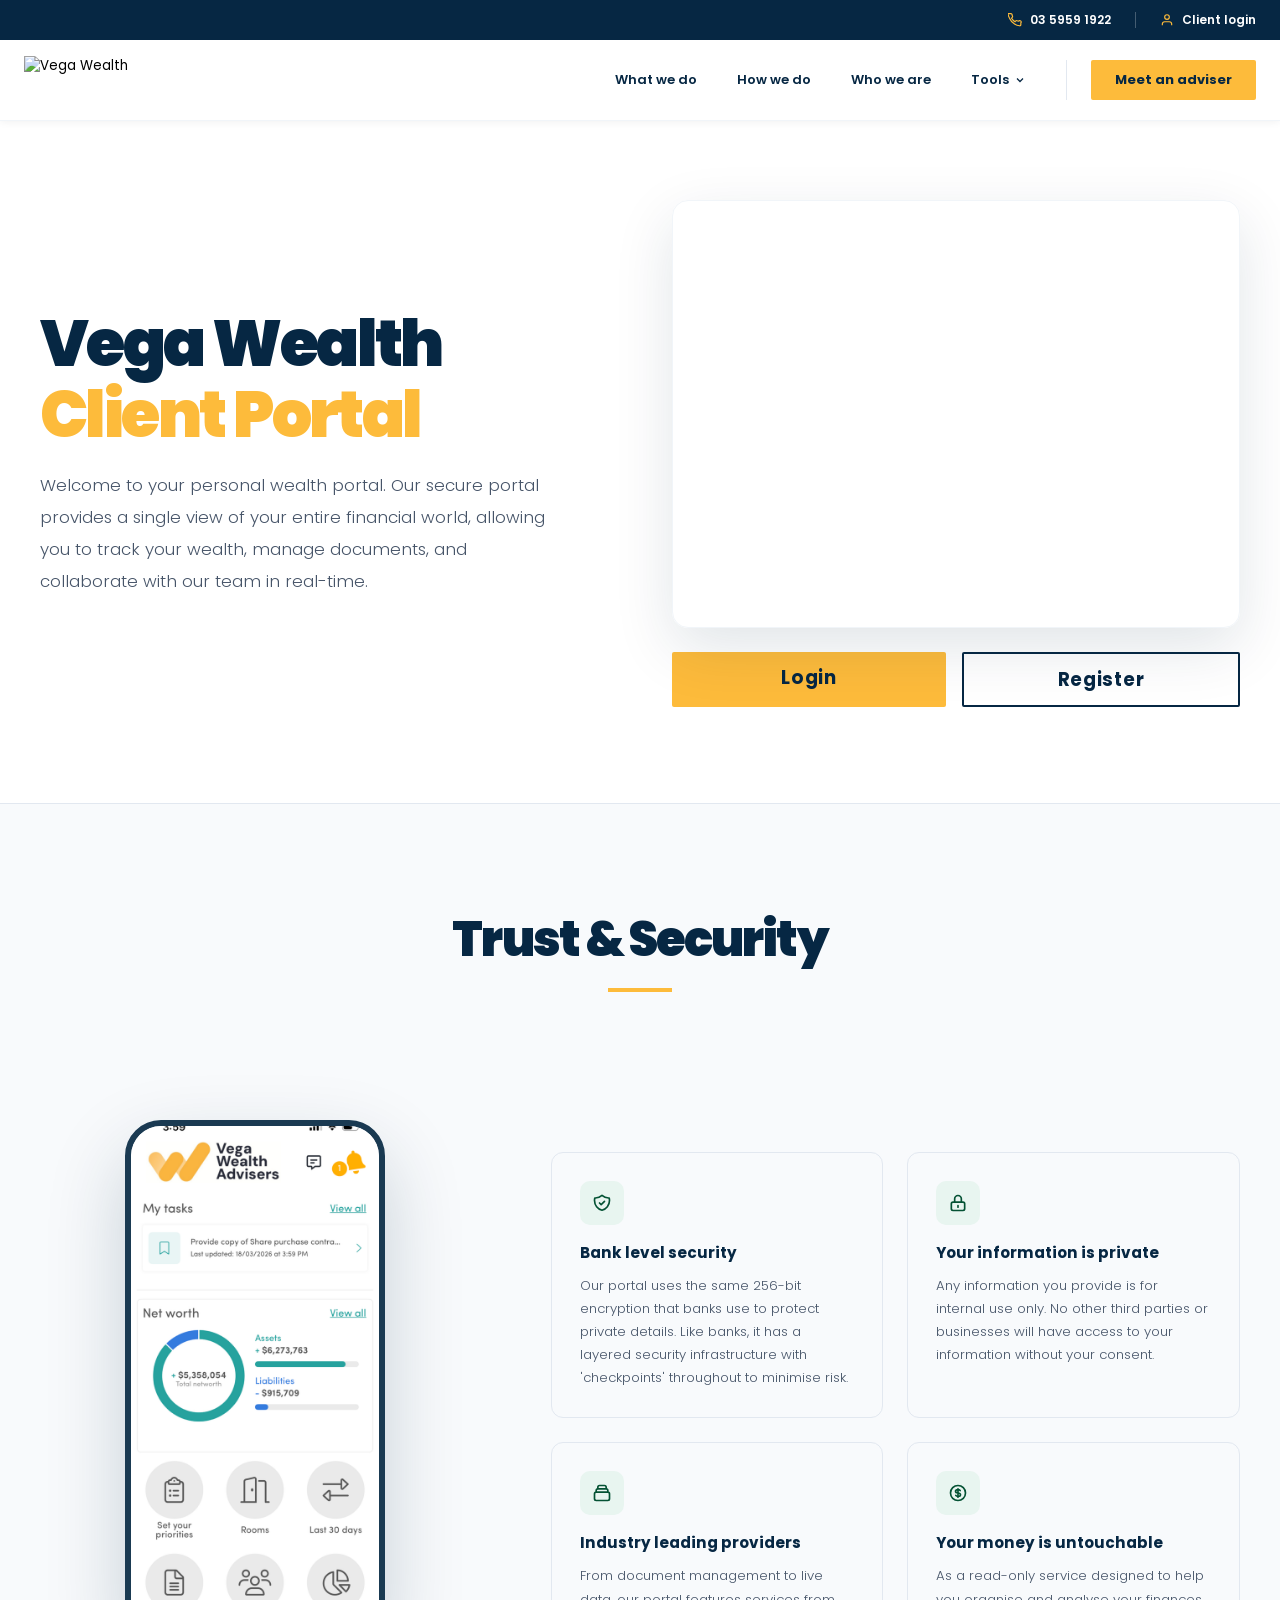
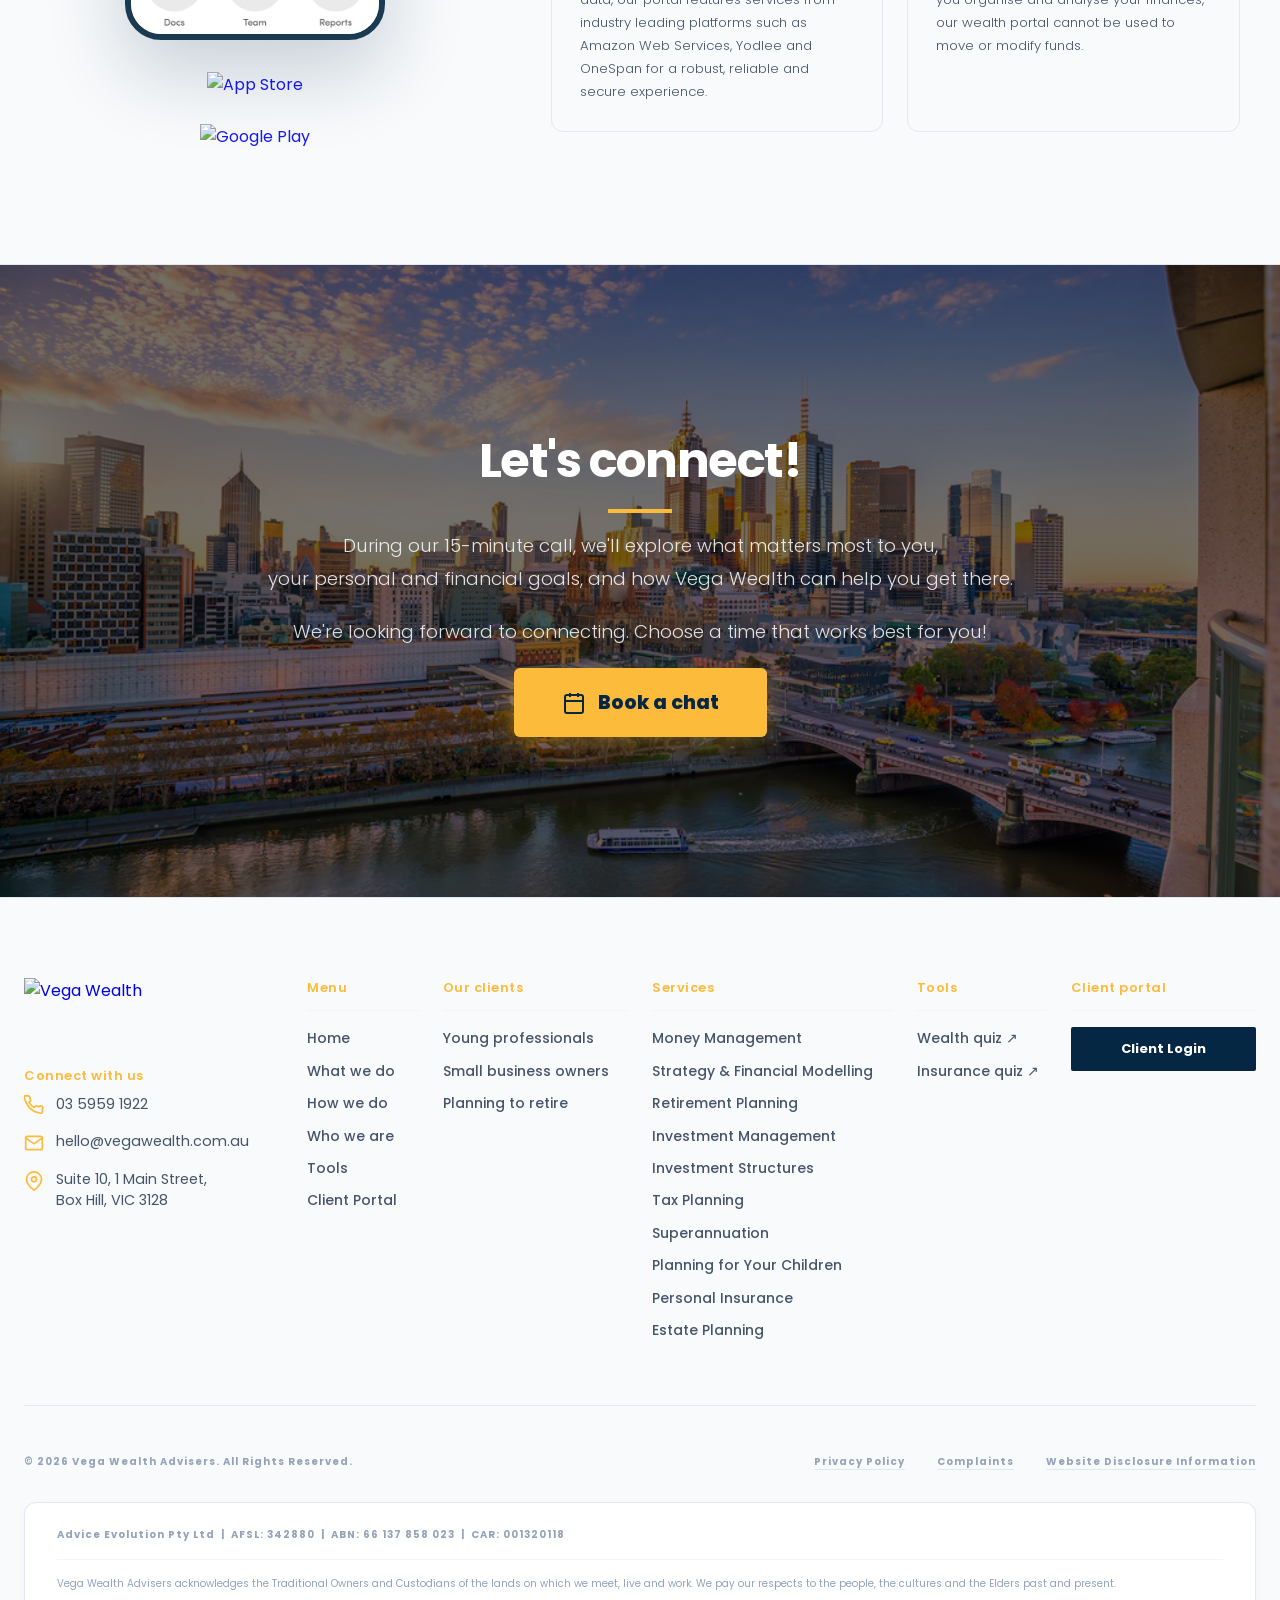
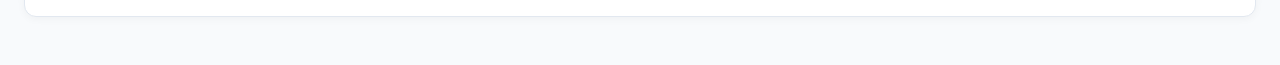
==== client-portal.html @ 292b77af "feat: replace phone mockup with My Prosperity app screenshot in client-portal https://claude.ai/code" ====
<!DOCTYPE html>
<html lang="en">
<head>
<meta charset="UTF-8"/>
<meta name="viewport" content="width=device-width,initial-scale=1.0"/>
<title>Client Portal | Vega Wealth</title>
<meta name="description" content="Access your Vega Wealth client portal. Secure login to your personal wealth dashboard — track your finances, manage documents, and connect with your adviser."/>
<link rel="canonical" href="https://vegawealth.com.au/client-portal.html"/>
<meta name="robots" content="noindex, follow"/>
<meta property="og:type" content="website"/>
<meta property="og:site_name" content="Vega Wealth"/>
<meta property="og:title" content="Client Portal | Vega Wealth"/>
<meta property="og:description" content="Access your Vega Wealth client portal. Secure login to your personal wealth dashboard."/>
<meta property="og:url" content="https://vegawealth.com.au/client-portal.html"/>
<meta property="og:image" content="https://vegawealth.com.au/images/og-cover.jpg"/>
<meta name="twitter:card" content="summary_large_image"/>
<meta name="twitter:title" content="Client Portal | Vega Wealth"/>
<meta name="twitter:description" content="Access your Vega Wealth client portal. Secure login to your personal wealth dashboard."/>
<meta name="twitter:image" content="https://vegawealth.com.au/images/og-cover.jpg"/>
<link rel="preconnect" href="https://fonts.googleapis.com"/>
<link rel="stylesheet" href="shared.css"/>
<link href="https://fonts.googleapis.com/css2?family=Poppins:wght@300;400;500;600;700;900&display=swap" rel="stylesheet"/>
<style>
*,*::before,*::after{box-sizing:border-box;margin:0;padding:0}
html{scroll-behavior:smooth}
body{font-family:'Poppins',sans-serif;color:#062743;background:#fff;overflow-x:hidden;padding-top:120px}
::selection{background:#FDBB3B4d;color:#062743}
a{text-decoration:none}
:root{--gold:#FDBB3B;--navy:#062743;--green:#045234}

/* ── NAV ── */
#vw-topbar{position:fixed;top:0;left:0;right:0;z-index:10000;background:var(--navy);height:40px;display:flex;align-items:center}
#vw-topbar .topbar-inner{max-width:1280px;margin:0 auto;padding:0 24px;display:flex;justify-content:flex-end;align-items:center;gap:24px;width:100%}
#vw-topbar .topbar-phone{display:flex;align-items:center;gap:8px;color:#fff;font-size:12px;font-weight:600;text-decoration:none;transition:color .2s}
#vw-topbar .topbar-phone:hover{color:var(--gold)}
#vw-topbar .topbar-phone svg{width:14px;height:14px;color:var(--gold);flex-shrink:0}
#vw-topbar .topbar-sep{width:1px;height:16px;background:rgba(255,255,255,.25)}
#vw-topbar .topbar-login{display:flex;align-items:center;gap:8px;color:#fff;font-size:12px;font-weight:600;text-decoration:none;cursor:pointer;background:none;border:none;transition:color .2s;padding:0}
#vw-topbar .topbar-login:hover{color:var(--gold)}
#vw-topbar .topbar-login svg{width:14px;height:14px;color:var(--gold);flex-shrink:0}
#vw-nav{position:fixed;top:40px;left:0;right:0;z-index:9999;background:rgba(255,255,255,.97);backdrop-filter:blur(12px);border-bottom:1px solid #f1f5f9;box-shadow:0 1px 8px rgba(0,0,0,.06)}
#vw-nav .vw-nav-inner{max-width:1280px;margin:0 auto;padding:16px 24px;display:flex;justify-content:space-between;align-items:center}
.vw-logo-btn{background:none;border:none;cursor:pointer;padding:0;transition:transform .3s}
.vw-logo-btn:hover{transform:scale(1.05)}
.vw-logo-btn img{height:48px;width:auto}
#vw-desktopnav{display:none;align-items:center;gap:40px}
@media(min-width:1024px){#vw-desktopnav{display:flex}}
.vw-navlink{background:none;border:none;cursor:pointer;color:var(--navy);font-size:13px;font-weight:600;transition:color .3s;padding:4px 0;position:relative}
.vw-navlink:hover,.vw-navlink.active{color:var(--gold)}
.vw-navlink.active::after{content:'';position:absolute;bottom:-4px;left:0;width:100%;height:2px;background:var(--gold)}
.vw-nav-actions{display:flex;gap:16px;padding-left:24px;border-left:1px solid #e2e8f0}
.vw-btn-meet{background:var(--gold);color:var(--navy);padding:10px 24px;border-radius:2px;font-weight:700;font-size:13px;text-decoration:none;transition:all .3s;display:inline-block}
.vw-btn-meet:hover{background:var(--navy);color:#fff}
.vw-btn-portal{background:var(--navy);color:#fff;border:none;cursor:pointer;padding:10px 24px;border-radius:2px;font-weight:700;font-size:10px;letter-spacing:.04em;transition:all .3s}
.vw-btn-portal.active,.vw-btn-portal:hover{background:var(--gold);color:var(--navy)}
.vw-hamburger{display:flex;background:none;border:none;cursor:pointer;color:var(--navy);padding:8px}
@media(min-width:1024px){.vw-hamburger{display:none}}
#vw-mobile-menu{display:none;background:#fff;border-top:1px solid #f1f5f9;padding:40px 24px;flex-direction:column;gap:32px;box-shadow:0 20px 40px rgba(0,0,0,.1)}
#vw-mobile-menu.open{display:flex}
#vw-mobile-menu .vw-navlink{text-align:left;font-size:13px}
.mob-actions{display:flex;flex-direction:column;gap:16px;padding-top:24px;border-top:1px solid #f1f5f9}
.mob-actions a,.mob-actions button{display:block;padding:16px;border-radius:2px;font-weight:700;font-size:14px;text-align:center;transition:all .3s;width:100%}
.mob-actions a{background:var(--gold);color:var(--navy);text-decoration:none}
.mob-actions button{background:var(--navy);color:#fff;border:none;cursor:pointer}
/* ── DROPDOWN ── */
.vw-dropdown{position:relative}
.vw-dropdown::after{content:'';position:absolute;top:100%;left:-8px;right:-8px;height:16px}
.vw-dropdown-btn{display:flex!important;align-items:center;gap:5px}
.vw-dropdown-menu{display:none;position:absolute;top:calc(100% + 16px);left:50%;transform:translateX(-50%);background:#fff;border:1px solid #e2e8f0;border-radius:8px;padding:8px;min-width:180px;box-shadow:0 8px 24px rgba(0,0,0,.12);z-index:200;white-space:nowrap}
.vw-dropdown:hover .vw-dropdown-menu{display:block}
.vw-dropdown-menu a{display:block;padding:10px 16px;font-size:10px;font-weight:700;letter-spacing:.04em;color:var(--navy);border-radius:4px;transition:background .2s;text-decoration:none}
.vw-dropdown-menu a:hover{background:var(--gold)}
.vw-dropdown-menu::before{content:'';position:absolute;top:-6px;left:50%;transform:translateX(-50%);border-left:6px solid transparent;border-right:6px solid transparent;border-bottom:6px solid #e2e8f0}
.vw-dropdown-menu::after{content:'';position:absolute;top:-5px;left:50%;transform:translateX(-50%);border-left:6px solid transparent;border-right:6px solid transparent;border-bottom:6px solid #fff}
.mob-quiz-links{display:flex;flex-direction:column;gap:8px;padding-left:16px;border-left:2px solid var(--gold)}
.mob-quiz-links a{font-size:10px;font-weight:700;letter-spacing:.04em;color:#475569;text-decoration:none;transition:color .2s}
.mob-quiz-links a:hover{color:var(--gold)}

/* ── HERO ── */
#hero{padding:80px 24px 96px;background:#fff;position:relative}
#hero .hero-inner{max-width:1200px;margin:0 auto;display:grid;grid-template-columns:1fr;gap:48px;align-items:center}
@media(min-width:900px){#hero .hero-inner{grid-template-columns:1fr 1fr;gap:64px}}
#hero h1{font-size:clamp(2.4rem,5vw,4rem);font-weight:900;color:var(--navy);line-height:1.1;letter-spacing:-.04em;margin-bottom:20px}
#hero h1 span{color:var(--gold)}
#hero .hero-sub{font-size:1.05rem;color:#475569;font-weight:300;line-height:1.9;max-width:520px}

/* Video block */
.video-block{display:flex;flex-direction:column;gap:24px}
.video-wrapper{position:relative;padding-bottom:75%;height:0;overflow:hidden;border-radius:16px;box-shadow:0 20px 60px rgba(6,39,67,.12);border:1px solid #f1f5f9}
.video-wrapper iframe{position:absolute;top:0;left:0;width:100%;height:100%}

/* Login / Register buttons under video */
.portal-cta-row{display:flex;gap:16px;flex-wrap:wrap}
.btn-login{background:var(--gold);color:var(--navy);padding:12px 0;border-radius:2px;font-weight:700;font-size:1.15rem;letter-spacing:.04em;text-decoration:none;transition:all .3s;display:block;text-align:center;flex:1}
.btn-login:hover{background:var(--navy);color:#fff}
.btn-register{background:transparent;border:2px solid var(--navy);color:var(--navy);padding:12px 0;border-radius:2px;font-weight:700;font-size:1.15rem;letter-spacing:.04em;text-decoration:none;transition:all .3s;display:block;text-align:center;flex:1}
.btn-register:hover{background:var(--navy);color:#fff}

/* ── APP SECTION ── */
#app-section{padding:100px 24px;background:#f8fafc;border-top:1px solid #e2e8f0;border-bottom:1px solid #e2e8f0}
#app-section .app-inner{max-width:1200px;margin:0 auto;display:grid;grid-template-columns:1fr;gap:80px;align-items:center}
@media(min-width:1024px){#app-section .app-inner{grid-template-columns:1fr 1.6fr}}
.sec-section-header{text-align:center;margin-bottom:64px}
.sec-section-header h2{font-size:clamp(2rem,4vw,3rem);font-weight:900;color:var(--navy);letter-spacing:-.04em;margin-bottom:12px}
.sec-gold-bar{width:64px;height:4px;background:var(--gold);margin:0 auto}
.phone-mockup{display:flex;flex-direction:column;align-items:center;gap:32px}
.phone-frame{width:260px;height:520px;border-radius:36px;border:6px solid #1a3a52;box-shadow:0 32px 80px rgba(6,39,67,.2);overflow:hidden}
.download-badges{display:flex;flex-direction:column;gap:12px;align-items:center}
.download-badges a{transition:opacity .2s;opacity:.9}
.download-badges a:hover{opacity:1}
.download-badges img{height:40px;width:auto}
.security-right .eyebrow{font-size:.75rem;font-weight:700;letter-spacing:.04em;color:var(--gold);margin-bottom:16px;display:block}
.security-right h2{font-size:clamp(1.8rem,4vw,2.8rem);font-weight:900;color:var(--navy);line-height:1.1;letter-spacing:-.04em;margin-bottom:12px}
.security-right .gold-bar{width:48px;height:4px;background:var(--gold);display:block;margin-bottom:40px}
.security-grid{display:grid;grid-template-columns:1fr 1fr;gap:24px}
@media(max-width:640px){.security-grid{grid-template-columns:1fr}}
.sec-card{background:#f8fafc;border:1px solid #e2e8f0;border-radius:12px;padding:28px;transition:border-color .3s,transform .3s,box-shadow .3s}
.sec-card:hover{border-color:var(--gold);transform:translateY(-4px);box-shadow:0 12px 32px rgba(0,0,0,.08);background:#fff}
.sec-card .sec-icon{width:44px;height:44px;background:#e8f5f0;border-radius:10px;display:flex;align-items:center;justify-content:center;margin-bottom:16px;color:var(--green)}
.sec-card h3{font-size:.95rem;font-weight:700;color:var(--navy);margin-bottom:10px}
.sec-card p{font-size:.825rem;color:#475569;line-height:1.75;font-weight:300}

/* ── FOOTER ── */
#vw-footer{background:#f8fafc;border-top:1px solid #e2e8f0;padding:80px 0 48px;color:var(--navy)}
#vw-footer .foot-inner{max-width:1280px;margin:0 auto;padding:0 24px}
#vw-footer .foot-grid{display:grid;grid-template-columns:1fr;gap:24px;padding-bottom:64px;border-bottom:1px solid #e2e8f0}
@media(min-width:768px){#vw-footer .foot-grid{grid-template-columns:1fr 1fr}}
@media(min-width:1024px){#vw-footer .foot-grid{grid-template-columns:1.4fr 0.6fr 1fr 1.3fr 0.7fr 1fr}}
#vw-footer .foot-logo{height:64px;width:auto;margin-bottom:24px}
#vw-footer .foot-contact{list-style:none;display:flex;flex-direction:column;gap:16px;margin-bottom:24px;padding:0}
#vw-footer .foot-contact li{display:flex;align-items:flex-start;gap:12px;font-size:.9rem;color:#475569}
#vw-footer .foot-contact li svg{width:20px;height:20px;color:var(--gold);flex-shrink:0;margin-top:2px}
#vw-footer .socials{display:flex;gap:12px}
#vw-footer .socials a{width:40px;height:40px;border-radius:50%;background:#fff;border:1px solid #e2e8f0;display:flex;align-items:center;justify-content:center;box-shadow:0 2px 6px rgba(0,0,0,.06);transition:background .3s}
#vw-footer .socials a:hover{background:var(--gold)}
#vw-footer .socials a svg{width:16px;height:16px;color:var(--navy)}
#vw-footer h4{font-size:13px;font-weight:600;letter-spacing:.04em;color:var(--gold);padding-bottom:12px;border-bottom:1px solid #f1f5f9;margin-bottom:16px}
#vw-footer ul.foot-list{list-style:none;padding:0;display:flex;flex-direction:column;gap:10px}
#vw-footer ul.foot-list li,#vw-footer ul.foot-list button{font-size:.875rem;color:#475569;font-weight:500;background:none;border:none;cursor:pointer;text-align:left;padding:0;transition:color .3s;line-height:1.6}
#vw-footer ul.foot-list li:hover,#vw-footer ul.foot-list button:hover{color:var(--gold)}
#vw-footer .btn-portal-foot{width:100%;background:var(--navy);color:#fff;border:none;cursor:pointer;padding:12px 24px;border-radius:2px;font-weight:700;font-size:13px;transition:all .3s}
#vw-footer .btn-portal-foot:hover{background:var(--gold);color:var(--navy)}
#vw-footer .foot-bottom{padding-top:48px;display:flex;flex-direction:column;gap:32px}
#vw-footer .foot-legal-row{display:flex;flex-direction:column;gap:16px;font-size:10px;font-weight:700;letter-spacing:.1em;color:#94a3b8}
@media(min-width:768px){#vw-footer .foot-legal-row{flex-direction:row;align-items:center;justify-content:space-between}}
#vw-footer .foot-legal-row a{color:#94a3b8;text-decoration:underline;text-decoration-color:#e2e8f0;text-underline-offset:4px;transition:color .3s}
#vw-footer .foot-legal-row a:hover{color:var(--gold)}
#vw-footer .foot-policy-links{display:flex;gap:32px;flex-wrap:wrap}
#vw-footer .compliance-box{background:#fff;padding:24px 32px;border-radius:12px;border:1px solid #e2e8f0;box-shadow:0 2px 8px rgba(0,0,0,.04);display:flex;flex-direction:column;gap:16px}
#vw-footer .comp-abn{font-size:10px;font-weight:700;letter-spacing:.1em;color:#94a3b8}
#vw-footer .comp-ack{font-size:10px;color:#94a3b8;font-style:normal;border-top:1px solid #f1f5f9;padding-top:16px;line-height:1.6}
</style>
</head>
<body>

<div id="vw-topbar">
  <div class="topbar-inner">
    <a href="tel:0359591922" class="topbar-phone">
      <svg fill="none" stroke="currentColor" stroke-width="2" viewBox="0 0 24 24"><path d="M22 16.92v3a2 2 0 01-2.18 2 19.79 19.79 0 01-8.63-3.07A19.5 19.5 0 013.07 9.81a19.79 19.79 0 01-3.07-8.68A2 2 0 012 1h3a2 2 0 012 1.72c.127.96.361 1.903.7 2.81a2 2 0 01-.45 2.11L6.09 8.91a16 16 0 006 6l1.27-1.27a2 2 0 012.11-.45c.907.339 1.85.573 2.81.7A2 2 0 0122 16.92z"/></svg>
      03 5959 1922
    </a>
    <div class="topbar-sep"></div>
    <button class="topbar-login" onclick="window.location.href='client-portal.html'">
      <svg fill="none" stroke="currentColor" stroke-width="2" viewBox="0 0 24 24"><path d="M20 21v-2a4 4 0 00-4-4H8a4 4 0 00-4 4v2"/><circle cx="12" cy="7" r="4"/></svg>
      Client login
    </button>
  </div>
</div>

<nav id="vw-nav">
  <div class="vw-nav-inner">
    <button class="vw-logo-btn" onclick="window.location.href='index.html'" aria-label="Vega Wealth Home">
      <img src="https://esam.in/vegawealth/logo_lq.png" alt="Vega Wealth"/>
    </button>
    <div id="vw-desktopnav">
      <button class="vw-navlink" onclick="window.location.href='what-we-do.html'">What we do</button>
      <button class="vw-navlink" onclick="window.location.href='how-we-do.html'">How we do</button>
      <button class="vw-navlink" onclick="window.location.href='who-we-are.html'">Who we are</button>
      <div class="vw-dropdown">
        <button class="vw-navlink vw-dropdown-btn">Tools <svg width="12" height="12" fill="none" stroke="currentColor" stroke-width="2.5" viewBox="0 0 24 24"><polyline points="6 9 12 15 18 9"/></svg></button>
        <div class="vw-dropdown-menu">
          <a href="https://score.vegawealth.com.au/passive-income" target="_blank" rel="noopener">Wealth quiz &#8599;</a>
          <a href="https://score.vegawealth.com.au/personal-insurance" target="_blank" rel="noopener">Insurance quiz &#8599;</a>
        </div>
      </div>
      <div class="vw-nav-actions">
        <a href="consult.html" class="vw-btn-meet">Meet an adviser</a>
      </div>
    </div>
    <button class="vw-hamburger" id="vw-hamburgerBtn" onclick="vwToggleMenu()" aria-label="Menu">
      <svg id="vw-iconMenu" width="24" height="24" fill="none" stroke="currentColor" stroke-width="2" viewBox="0 0 24 24"><line x1="3" y1="12" x2="21" y2="12"/><line x1="3" y1="6" x2="21" y2="6"/><line x1="3" y1="18" x2="21" y2="18"/></svg>
      <svg id="vw-iconClose" width="24" height="24" fill="none" stroke="currentColor" stroke-width="2" viewBox="0 0 24 24" style="display:none"><line x1="18" y1="6" x2="6" y2="18"/><line x1="6" y1="6" x2="18" y2="18"/></svg>
    </button>
  </div>
  <div id="vw-mobile-menu">
    <button class="vw-navlink" onclick="window.location.href='what-we-do.html'">What we do</button>
    <button class="vw-navlink" onclick="window.location.href='how-we-do.html'">How we do</button>
    <button class="vw-navlink" onclick="window.location.href='who-we-are.html'">Who we are</button>
    <div>
      <button class="vw-navlink">Tools</button>
      <div class="mob-quiz-links">
        <a href="https://score.vegawealth.com.au/passive-income" target="_blank" rel="noopener">Wealth quiz &#8599;</a>
        <a href="https://score.vegawealth.com.au/personal-insurance" target="_blank" rel="noopener">Insurance quiz &#8599;</a>
      </div>
    </div>
    <div class="mob-actions">
      <a href="consult.html">Meet an adviser</a>
      <button onclick="window.location.href='client-portal.html'">Client login</button>
    </div>
  </div>
</nav>

<!-- HERO: two-column, text left / video+buttons right -->
<section id="hero">
  <div class="hero-inner">
    <!-- Text left -->
    <div>
      <h1>Vega Wealth<br/><span>Client Portal</span></h1>
      <p class="hero-sub">Welcome to your personal wealth portal. Our secure portal provides a single view of your entire financial world, allowing you to track your wealth, manage documents, and collaborate with our team in real-time.</p>
    </div>
    <!-- Video + buttons right -->
    <div class="video-block">
      <div class="video-wrapper">
        <iframe src="https://player.vimeo.com/video/1163829622?h=927947ab5c&amp;title=0&amp;byline=0&amp;portrait=0&amp;badge=0&amp;autopause=0&amp;player_id=0&amp;app_id=143476" frameborder="0" allow="autoplay; fullscreen; picture-in-picture; clipboard-write; encrypted-media; web-share" title="Vega Wealth Advisers - Portal"></iframe>
      </div>
      <div class="portal-cta-row">
        <a href="https://myprosperity.com.au:443/accounts/signin?cobrand=novawealthadvisers2" target="_blank" rel="noopener" class="btn-login">Login</a>
        <a href="https://myprosperity.com.au:443/accounts/account/register?cobrand=novawealthadvisers2" target="_blank" rel="noopener" class="btn-register">Register</a>
      </div>
    </div>
  </div>
</section>

<!-- TRUST + SECURITY -->
<section id="app-section">
  <div style="max-width:1200px;margin:0 auto;padding:0 24px 64px">
    <div class="sec-section-header">
      <h2>Trust &amp; Security</h2>
      <div class="sec-gold-bar"></div>
    </div>
  </div>
  <div class="app-inner">

    <!-- Left: Phone mockup + download badges -->
    <div class="phone-mockup">
      <div class="phone-frame">
        <img src="images/My Prosperity.png" alt="My Prosperity App" style="width:100%;height:100%;object-fit:cover;border-radius:30px;display:block"/>
      </div>
      <div class="download-badges">
        <a href="https://apps.apple.com/au/app/myprosperity/id1191695588" target="_blank" rel="noopener" aria-label="Download on the App Store">
          <img src="https://upload.wikimedia.org/wikipedia/commons/3/3c/Download_on_the_App_Store_Badge.svg" alt="App Store"/>
        </a>
        <a href="https://play.google.com/store/apps/details?id=au.com.zangarmobile.myprosperity" target="_blank" rel="noopener" aria-label="Get it on Google Play">
          <img src="https://upload.wikimedia.org/wikipedia/commons/7/78/Google_Play_Store_badge_EN.svg" alt="Google Play"/>
        </a>
      </div>
    </div>

    <!-- Right: Security cards -->
    <div class="security-right">
      <div class="security-grid">

        <div class="sec-card">
          <div class="sec-icon">
            <svg width="20" height="20" fill="none" stroke="currentColor" stroke-width="2" viewBox="0 0 24 24"><path stroke-linecap="round" stroke-linejoin="round" d="M9 12l2 2 4-4m5.618-4.016A11.955 11.955 0 0112 2.944a11.955 11.955 0 01-8.618 3.04A12.02 12.02 0 003 9c0 5.591 3.824 10.29 9 11.622 5.176-1.332 9-6.03 9-11.622 0-1.042-.133-2.052-.382-3.016z"/></svg>
          </div>
          <h3>Bank level security</h3>
          <p>Our portal uses the same 256-bit encryption that banks use to protect private details. Like banks, it has a layered security infrastructure with 'checkpoints' throughout to minimise risk.</p>
        </div>

        <div class="sec-card">
          <div class="sec-icon">
            <svg width="20" height="20" fill="none" stroke="currentColor" stroke-width="2" viewBox="0 0 24 24"><path stroke-linecap="round" stroke-linejoin="round" d="M12 15v2m-6 4h12a2 2 0 002-2v-6a2 2 0 00-2-2H6a2 2 0 00-2 2v6a2 2 0 002 2zm10-10V7a4 4 0 00-8 0v4h8z"/></svg>
          </div>
          <h3>Your information is private</h3>
          <p>Any information you provide is for internal use only. No other third parties or businesses will have access to your information without your consent.</p>
        </div>

        <div class="sec-card">
          <div class="sec-icon">
            <svg width="20" height="20" fill="none" stroke="currentColor" stroke-width="2" viewBox="0 0 24 24"><path stroke-linecap="round" stroke-linejoin="round" d="M19 11H5m14 0a2 2 0 012 2v6a2 2 0 01-2 2H5a2 2 0 01-2-2v-6a2 2 0 012-2m14 0V9a2 2 0 00-2-2M5 11V9a2 2 0 012-2m0 0V5a2 2 0 012-2h6a2 2 0 012 2v2M7 7h10"/></svg>
          </div>
          <h3>Industry leading providers</h3>
          <p>From document management to live data, our portal features services from industry leading platforms such as Amazon Web Services, Yodlee and OneSpan for a robust, reliable and secure experience.</p>
        </div>

        <div class="sec-card">
          <div class="sec-icon">
            <svg width="20" height="20" fill="none" stroke="currentColor" stroke-width="2" viewBox="0 0 24 24"><path stroke-linecap="round" stroke-linejoin="round" d="M12 8c-1.657 0-3 .895-3 2s1.343 2 3 2 3 .895 3 2-1.343 2-3 2m0-8c1.11 0 2.08.402 2.599 1M12 8V7m0 1v8m0 0v1m0-1c-1.11 0-2.08-.402-2.599-1M21 12a9 9 0 11-18 0 9 9 0 0118 0z"/></svg>
          </div>
          <h3>Your money is untouchable</h3>
          <p>As a read-only service designed to help you organise and analyse your finances, our wealth portal cannot be used to move or modify funds.</p>
        </div>

      </div>
    </div>
  </div>
</section>

<!-- ══ CTA SECTION ══ -->
<section id="cta-section">
  <div class="cta-wrap">
    <div class="cta-card">
      <div class="cta-bg">
        <img src="images/Call to Action.jpg" alt="Consultation"/>
      </div>
      <div class="cta-content">
        <h2>Let's connect!</h2>
        <div class="cta-divider"></div>
        <p>
          During our 15-minute call, we'll explore what matters most to you,<br/>your personal and financial goals, and how Vega Wealth can help you get there.
        </p>
        <p>We're looking forward to connecting. Choose a time that works best for you!</p>
        <a href="consult.html" class="cta-btn">
          <svg width="24" height="24" fill="none" stroke="currentColor" stroke-width="2" viewBox="0 0 24 24"><rect x="3" y="4" width="18" height="18" rx="2"/><line x1="16" y1="2" x2="16" y2="6"/><line x1="8" y1="2" x2="8" y2="6"/><line x1="3" y1="10" x2="21" y2="10"/></svg>
          Book a chat
        </a>
      </div>
    </div>
  </div>
</section>

<!-- ══ FOOTER ══ -->
<footer id="vw-footer">
  <div class="foot-inner">
    <div class="foot-grid">
      <div>
        <a href="index.html"><img src="https://esam.in/vegawealth/logo_lq.png" alt="Vega Wealth" class="foot-logo"/></a>
        <p style="font-size:13px;font-weight:600;letter-spacing:.04em;color:var(--gold);margin-bottom:8px">Connect with us</p>
        <div style="display:flex;align-items:center;gap:12px;font-size:.9rem;color:#475569;margin-bottom:16px">
          <svg width="20" height="20" fill="none" stroke="currentColor" stroke-width="2" viewBox="0 0 24 24" style="color:var(--gold);flex-shrink:0"><path d="M22 16.92v3a2 2 0 01-2.18 2 19.79 19.79 0 01-8.63-3.07A19.5 19.5 0 013.07 9.81a19.79 19.79 0 01-3.07-8.68A2 2 0 012 1h3a2 2 0 012 1.72c.127.96.361 1.903.7 2.81a2 2 0 01-.45 2.11L6.09 8.91a16 16 0 006 6l1.27-1.27a2 2 0 012.11-.45c.907.339 1.85.573 2.81.7A2 2 0 0122 16.92z"/></svg>
          03 5959 1922
        </div>
        <ul class="foot-contact">
          <li><svg fill="none" stroke="currentColor" stroke-width="2" viewBox="0 0 24 24"><path d="M4 4h16c1.1 0 2 .9 2 2v12c0 1.1-.9 2-2 2H4c-1.1 0-2-.9-2-2V6c0-1.1.9-2 2-2z"/><polyline points="22,6 12,13 2,6"/></svg>hello@vegawealth.com.au</li>
          <li><svg fill="none" stroke="currentColor" stroke-width="2" viewBox="0 0 24 24"><path d="M21 10c0 7-9 13-9 13s-9-6-9-13a9 9 0 0118 0z"/><circle cx="12" cy="10" r="3"/></svg>Suite 10, 1 Main Street,<br/>Box Hill, VIC 3128</li>
        </ul>
      </div>
      <div>
        <h4>Menu</h4>
        <ul class="foot-list">
          <li><button onclick="window.location.href='index.html'">Home</button></li>
          <li><button onclick="window.location.href='what-we-do.html'">What we do</button></li>
          <li><button onclick="window.location.href='how-we-do.html'">How we do</button></li>
          <li><button onclick="window.location.href='who-we-are.html'">Who we are</button></li>
          <li><button onclick="window.location.href='index.html#discovery'">Tools</button></li>
          <li><button onclick="window.location.href='client-portal.html'">Client Portal</button></li>
        </ul>
      </div>
      <div>
        <h4>Our clients</h4>
        <ul class="foot-list">
          <li><button onclick="window.location.href='index.html#wealth'">Young professionals</button></li>
          <li><button onclick="window.location.href='index.html#wealth'">Small business owners</button></li>
          <li><button onclick="window.location.href='index.html#wealth'">Planning to retire</button></li>
        </ul>
      </div>
      <div>
        <h4>Services</h4>
        <ul class="foot-list">
          <li><button onclick="window.location.href='what-we-do.html#money-management'">Money Management</button></li>
          <li><button onclick="window.location.href='what-we-do.html#strategy-and-financial-modelling'">Strategy &amp; Financial Modelling</button></li>
          <li><button onclick="window.location.href='what-we-do.html#retirement-planning'">Retirement Planning</button></li>
          <li><button onclick="window.location.href='what-we-do.html#investment-management'">Investment Management</button></li>
          <li><button onclick="window.location.href='what-we-do.html#investment-structures'">Investment Structures</button></li>
          <li><button onclick="window.location.href='what-we-do.html#tax-planning'">Tax Planning</button></li>
          <li><button onclick="window.location.href='what-we-do.html#superannuation'">Superannuation</button></li>
          <li><button onclick="window.location.href='what-we-do.html#planning-for-your-children'">Planning for Your Children</button></li>
          <li><button onclick="window.location.href='what-we-do.html#personal-insurance'">Personal Insurance</button></li>
          <li><button onclick="window.location.href='what-we-do.html#estate-planning'">Estate Planning</button></li>
        </ul>
      </div>
      <div>
        <h4>Tools</h4>
        <ul class="foot-list">
          <li><button onclick="window.open('https://score.vegawealth.com.au/passive-income/','_blank')">Wealth quiz &#8599;</button></li>
          <li><button onclick="window.open('https://score.vegawealth.com.au/personal-insurance/','_blank')">Insurance quiz &#8599;</button></li>
        </ul>
      </div>
      <div>
        <h4>Client portal</h4>
        <button class="btn-portal-foot" onclick="window.location.href='client-portal.html'">Client Login</button>
      </div>
    </div>
    <div class="foot-bottom">
      <div class="foot-legal-row">
        <p>&copy; 2026 Vega Wealth Advisers. All Rights Reserved.</p>
        <div class="foot-policy-links">
          <a href="privacy-policy.html">Privacy Policy</a>
          <a href="complaints.html">Complaints</a>
          <a href="website-disclosure-information.html">Website Disclosure Information</a>
        </div>
      </div>
      <div class="compliance-box">
        <div class="comp-abn">Advice Evolution Pty Ltd &nbsp;|&nbsp; AFSL: 342880 &nbsp;|&nbsp; ABN: 66 137 858 023 &nbsp;|&nbsp; CAR: 001320118</div>
        <div class="comp-ack">Vega Wealth Advisers acknowledges the Traditional Owners and Custodians of the lands on which we meet, live and work. We pay our respects to the people, the cultures and the Elders past and present.</div>
      </div>
    </div>
  </div>
</footer>

<script>
function vwToggleMenu(){
  const m=document.getElementById('vw-mobile-menu');
  const open=m.classList.toggle('open');
  document.getElementById('vw-iconMenu').style.display=open?'none':'block';
  document.getElementById('vw-iconClose').style.display=open?'block':'none';
}
window.addEventListener('scroll',function(){document.getElementById('back-to-top').classList.toggle('visible',window.scrollY>300);});
</script>
<button id="back-to-top" onclick="window.scrollTo({top:0,behavior:'smooth'})" aria-label="Back to top">
  <svg fill="none" stroke="currentColor" stroke-width="2.5" viewBox="0 0 24 24" width="20" height="20"><polyline points="18 15 12 9 6 15"/></svg>
</button>
</body>
</html>
---- shared.css ----
*,*::before,*::after{box-sizing:border-box;margin:0;padding:0}
html{scroll-behavior:smooth}
body{font-family:'Poppins',sans-serif;color:#062743;background:#fff;overflow-x:hidden;padding-top:120px}
button,input,select,textarea{font-family:inherit}
::selection{background:#FDBB3B4d;color:#062743}
img{max-width:100%;display:block}
a{text-decoration:none}
:root{--gold:#FDBB3B;--navy:#062743}

/* ── ANIMATIONS ── */
@keyframes fadeInRight{from{opacity:0;transform:translateX(30px)}to{opacity:1;transform:translateX(0)}}
@keyframes popUp{from{opacity:0;transform:translateY(20px)}to{opacity:1;transform:translateY(0)}}
@keyframes scaleIn{from{transform:scaleX(0)}to{transform:scaleX(1)}}
@keyframes scroll{0%{transform:translateX(0)}100%{transform:translateX(calc(-382px * 20))}}
.anim-right{opacity:0;transform:translateX(30px)}.anim-right.is-visible{animation:fadeInRight .8s ease-out forwards}
.anim-popup{opacity:0;transform:translateY(20px)}.anim-popup.is-visible{animation:popUp .8s cubic-bezier(.16,1,.3,1) forwards}
.anim-scale{transform:scaleX(0);transform-origin:left}.anim-scale.is-visible{animation:scaleIn .6s ease-out forwards}

/* ── LAYOUT UTILS ── */
.container{max-width:1280px;margin:0 auto;padding:0 24px}
.container-md{max-width:1152px;margin:0 auto;padding:0 24px}
.flex{display:flex}.grid{display:grid}
.items-center{align-items:center}.justify-center{justify-content:center}
.text-center{text-align:center}.text-left{text-align:left}
.relative{position:relative}.absolute{position:absolute}
.overflow-hidden{overflow:hidden}.z0{z-index:0}.z10{z-index:10}

/* ── GOLD BAR ── */
.gold-bar{width:48px;height:4px;background:var(--gold);display:block}

/* ── BUTTONS ── */
.btn{display:inline-flex;align-items:center;justify-content:center;gap:8px;padding:12px 28px;border-radius:2px;font-weight:700;font-size:14px;cursor:pointer;border:none;transition:all .3s}
.btn-primary{background:var(--gold);color:var(--navy)}.btn-primary:hover{background:var(--navy);color:#fff}
.btn-outline{background:transparent;border:2px solid var(--gold);color:var(--navy)}.btn-outline:hover{background:#FDBB3B0d}
.btn-navy{background:var(--navy);color:#fff}.btn-navy:hover{background:var(--gold);color:var(--navy)}
.btn-lg{padding:20px 48px;font-size:10px}

/* ── HAND-DRAWN CIRCLE (SVG overlay) ── */
.hd-wrap{position:relative;display:inline-block}
.hd-wrap svg{position:absolute;left:-10%;top:-5%;width:120%;height:115%;pointer-events:none;z-index:0}
.hd-wrap span{position:relative;z-index:1}

/* ── HIGHLIGHT (gold underline block) ── */
.hl{position:relative;display:inline-block}
.hl span{position:relative;z-index:1;padding:0 4px}
.hl::after{content:'';position:absolute;bottom:4px;left:0;width:100%;height:40%;background:var(--gold);z-index:0;opacity:.8}

/* ── TOPBAR ── */
#vw-topbar{position:fixed;top:0;left:0;right:0;z-index:10000;background:var(--navy);height:40px;display:flex;align-items:center}
#vw-topbar .topbar-inner{max-width:1280px;margin:0 auto;padding:0 24px;display:flex;justify-content:flex-end;align-items:center;gap:24px;width:100%}
#vw-topbar .topbar-phone{display:flex;align-items:center;gap:8px;color:#fff;font-size:12px;font-weight:600;text-decoration:none;transition:color .2s}
#vw-topbar .topbar-phone:hover{color:var(--gold)}
#vw-topbar .topbar-phone svg{width:14px;height:14px;color:var(--gold);flex-shrink:0}
#vw-topbar .topbar-sep{width:1px;height:16px;background:rgba(255,255,255,.25)}
#vw-topbar .topbar-login{display:flex;align-items:center;gap:8px;color:#fff;font-size:12px;font-weight:600;text-decoration:none;cursor:pointer;background:none;border:none;transition:color .2s;padding:0}
#vw-topbar .topbar-login:hover{color:var(--gold)}
#vw-topbar .topbar-login svg{width:14px;height:14px;color:var(--gold);flex-shrink:0}

/* ── NAV ── */
#vw-nav{position:fixed;top:40px;left:0;right:0;z-index:9999;background:rgba(255,255,255,.97);backdrop-filter:blur(12px);border-bottom:1px solid #f1f5f9;box-shadow:0 1px 8px rgba(0,0,0,.06)}
#vw-nav .vw-nav-inner{max-width:1280px;margin:0 auto;padding:16px 24px;display:flex;justify-content:space-between;align-items:center}
.vw-logo-btn{background:none;border:none;cursor:pointer;padding:0;transition:transform .3s}
.vw-logo-btn:hover{transform:scale(1.05)}
.vw-logo-btn img{height:48px;width:auto}
#vw-desktopnav{display:none;align-items:center;gap:40px}
@media(min-width:1024px){#vw-desktopnav{display:flex}}
.vw-navlink{background:none;border:none;cursor:pointer;color:var(--navy);font-size:13px;font-weight:600;transition:color .3s;padding:4px 0;position:relative}
.vw-navlink:hover,.vw-navlink.active{color:var(--gold)}
.vw-navlink.active::after{content:'';position:absolute;bottom:-4px;left:0;width:100%;height:2px;background:var(--gold)}
.vw-nav-actions{display:flex;gap:16px;padding-left:24px;border-left:1px solid #e2e8f0}
.vw-btn-meet{background:var(--gold);color:var(--navy);padding:10px 24px;border-radius:2px;font-weight:700;font-size:13px;text-decoration:none;transition:all .3s;display:inline-block}
.vw-btn-meet:hover{background:var(--navy);color:#fff}
.vw-btn-portal{background:var(--navy);color:#fff;border:none;cursor:pointer;padding:10px 24px;border-radius:2px;font-weight:700;font-size:13px;transition:all .3s}
.vw-btn-portal:hover{background:var(--gold);color:var(--navy)}
.vw-hamburger{display:flex;background:none;border:none;cursor:pointer;color:var(--navy);padding:8px}
@media(min-width:1024px){.vw-hamburger{display:none}}
#vw-mobile-menu{display:none;background:#fff;border-top:1px solid #f1f5f9;padding:40px 24px;flex-direction:column;gap:32px;box-shadow:0 20px 40px rgba(0,0,0,.1)}
#vw-mobile-menu.open{display:flex}
#vw-mobile-menu .vw-navlink{text-align:left;font-size:13px}
.mob-actions{display:flex;flex-direction:column;gap:16px;padding-top:24px;border-top:1px solid #f1f5f9}
.mob-actions a,.mob-actions button{display:block;padding:16px;border-radius:2px;font-weight:700;font-size:14px;text-align:center;transition:all .3s;width:100%}
.mob-actions a{background:var(--gold);color:var(--navy);text-decoration:none}
.mob-actions button{background:var(--navy);color:#fff;border:none;cursor:pointer}

/* ══════════ CTA SECTION ══════════ */
#cta-section{padding:160px 48px;position:relative;overflow:hidden}
#cta-section .cta-wrap{max-width:1280px;margin:0 auto}
#cta-section .cta-card{position:relative;background:transparent;border:none;box-shadow:none;padding:0}
#cta-section .cta-card .cta-bg{position:fixed;display:none}
#cta-section .cta-card .cta-bg img{display:none}
#cta-section::before{content:'';position:absolute;inset:0;background:url('../images/Call to Action.jpg') center/cover no-repeat;z-index:0}
#cta-section::after{content:'';position:absolute;inset:0;background:rgba(0,0,0,.55);z-index:1}
#cta-section .cta-content{position:relative;z-index:10;max-width:800px;margin:0 auto;text-align:center}
#cta-section h2{font-size:clamp(1.8rem,4vw,3rem);font-weight:700;color:#fff;letter-spacing:-.03em;margin-bottom:12px}
#cta-section .cta-divider{width:64px;height:4px;background:var(--gold);margin:0 auto 16px}
#cta-section p{font-size:1.15rem;color:rgba(255,255,255,.85);line-height:1.8;font-weight:300;margin:0 auto 20px}
#cta-section p strong{font-size:1rem;white-space:nowrap}
#cta-section p strong{color:#fff;font-weight:400;display:block;margin-top:16px}
#cta-section .cta-btn{display:inline-flex;align-items:center;gap:12px;background:var(--gold);color:var(--navy);padding:20px 48px;border-radius:6px;font-weight:800;font-size:1.2rem;box-shadow:0 8px 30px rgba(253,187,59,.4);text-decoration:none;transition:all .3s}
#cta-section .cta-btn:hover{background:var(--navy);color:#fff;transform:scale(1.05)}
#cta-section .cta-btn svg{transition:transform .3s}
#cta-section .cta-btn:hover svg{transform:rotate(12deg)}

/* ── DROPDOWN ── */
.vw-dropdown{position:relative}
.vw-dropdown::after{content:'';position:absolute;top:100%;left:-8px;right:-8px;height:16px}
.vw-dropdown-btn{display:flex!important;align-items:center;gap:5px}
.vw-dropdown-menu{display:none;position:absolute;top:calc(100% + 16px);left:50%;transform:translateX(-50%);background:#fff;border:1px solid #e2e8f0;border-radius:8px;padding:8px;min-width:180px;box-shadow:0 8px 24px rgba(0,0,0,.12);z-index:200;white-space:nowrap}
.vw-dropdown:hover .vw-dropdown-menu{display:block}
.vw-dropdown-menu a{display:block;padding:10px 16px;font-size:13px;font-weight:600;color:var(--navy);border-radius:4px;transition:background .2s;text-decoration:none}
.vw-dropdown-menu a:hover{background:var(--gold)}
.vw-dropdown-menu::before{content:'';position:absolute;top:-6px;left:50%;transform:translateX(-50%);border-left:6px solid transparent;border-right:6px solid transparent;border-bottom:6px solid #e2e8f0}
.vw-dropdown-menu::after{content:'';position:absolute;top:-5px;left:50%;transform:translateX(-50%);border-left:6px solid transparent;border-right:6px solid transparent;border-bottom:6px solid #fff}
.mob-quiz-links{display:flex;flex-direction:column;gap:8px;padding-left:16px;border-left:2px solid var(--gold);margin-top:8px}
.mob-quiz-links a{font-size:11px;font-weight:600;color:#475569;text-decoration:none;transition:color .2s}
.mob-quiz-links a:hover{color:var(--gold)}

/* ── FOOTER ── */
#vw-footer{background:#f8fafc;border-top:1px solid #e2e8f0;padding:80px 0 48px;color:var(--navy)}
#vw-footer .foot-inner{max-width:1280px;margin:0 auto;padding:0 24px}
#vw-footer .foot-grid{display:grid;grid-template-columns:1fr;gap:24px;padding-bottom:64px;border-bottom:1px solid #e2e8f0}
@media(min-width:768px){#vw-footer .foot-grid{grid-template-columns:1fr 1fr}}
@media(min-width:1024px){#vw-footer .foot-grid{grid-template-columns:1.4fr 0.6fr 1fr 1.3fr 0.7fr 1fr}}
#vw-footer .foot-logo{height:64px;width:auto;margin-bottom:24px}
#vw-footer .foot-contact{list-style:none;display:flex;flex-direction:column;gap:16px;margin-bottom:24px;padding:0}
#vw-footer .foot-contact li{display:flex;align-items:flex-start;gap:12px;font-size:.9rem;color:#475569}
#vw-footer .foot-contact li svg{width:20px;height:20px;color:var(--gold);flex-shrink:0;margin-top:2px}
#vw-footer .socials{display:flex;gap:12px}
#vw-footer .socials a{width:40px;height:40px;border-radius:50%;background:#fff;border:1px solid #e2e8f0;display:flex;align-items:center;justify-content:center;box-shadow:0 2px 6px rgba(0,0,0,.06);transition:background .3s}
#vw-footer .socials a:hover{background:var(--gold)}
#vw-footer .socials a svg{width:16px;height:16px;color:var(--navy)}
#vw-footer h4{font-size:13px;font-weight:600;letter-spacing:.04em;color:var(--gold);padding-bottom:12px;border-bottom:1px solid #f1f5f9;margin-bottom:16px}
#vw-footer ul.foot-list{list-style:none;padding:0;display:flex;flex-direction:column;gap:10px}
#vw-footer ul.foot-list li,#vw-footer ul.foot-list button{font-size:.875rem;color:#475569;font-weight:500;background:none;border:none;cursor:pointer;text-align:left;padding:0;transition:color .3s;line-height:1.6}
#vw-footer ul.foot-list li:hover,#vw-footer ul.foot-list button:hover{color:var(--gold)}
#vw-footer .btn-portal-foot{width:100%;background:var(--navy);color:#fff;border:none;cursor:pointer;padding:12px 24px;border-radius:2px;font-weight:700;font-size:13px;transition:all .3s}
#vw-footer .btn-portal-foot:hover{background:var(--gold);color:var(--navy)}
#vw-footer .foot-bottom{padding-top:48px;display:flex;flex-direction:column;gap:32px}
#vw-footer .foot-legal-row{display:flex;flex-direction:column;gap:16px;font-size:10px;font-weight:700;letter-spacing:.1em;color:#94a3b8}
@media(min-width:768px){#vw-footer .foot-legal-row{flex-direction:row;align-items:center;justify-content:space-between}}
#vw-footer .foot-legal-row a{color:#94a3b8;text-decoration:underline;text-decoration-color:#e2e8f0;text-underline-offset:4px;transition:color .3s}
#vw-footer .foot-legal-row a:hover{color:var(--gold)}
#vw-footer .foot-policy-links{display:flex;gap:32px;flex-wrap:wrap}
#vw-footer .compliance-box{background:#fff;padding:24px 32px;border-radius:12px;border:1px solid #e2e8f0;box-shadow:0 2px 8px rgba(0,0,0,.04);display:flex;flex-direction:column;gap:16px}
#vw-footer .comp-abn{font-size:10px;font-weight:700;letter-spacing:.1em;color:#94a3b8}
#vw-footer .comp-ack{font-size:10px;color:#94a3b8;font-style:normal;border-top:1px solid #f1f5f9;padding-top:16px;line-height:1.6}

#back-to-top{position:fixed;bottom:32px;right:32px;z-index:9998;width:48px;height:48px;border-radius:50%;background:var(--navy);color:#fff;border:none;cursor:pointer;display:flex;align-items:center;justify-content:center;box-shadow:0 4px 16px rgba(0,0,0,.2);opacity:0;transform:translateY(16px);transition:opacity .3s,transform .3s}
#back-to-top.visible{opacity:1;transform:translateY(0)}
#back-to-top:hover{background:var(--gold);color:var(--navy)}
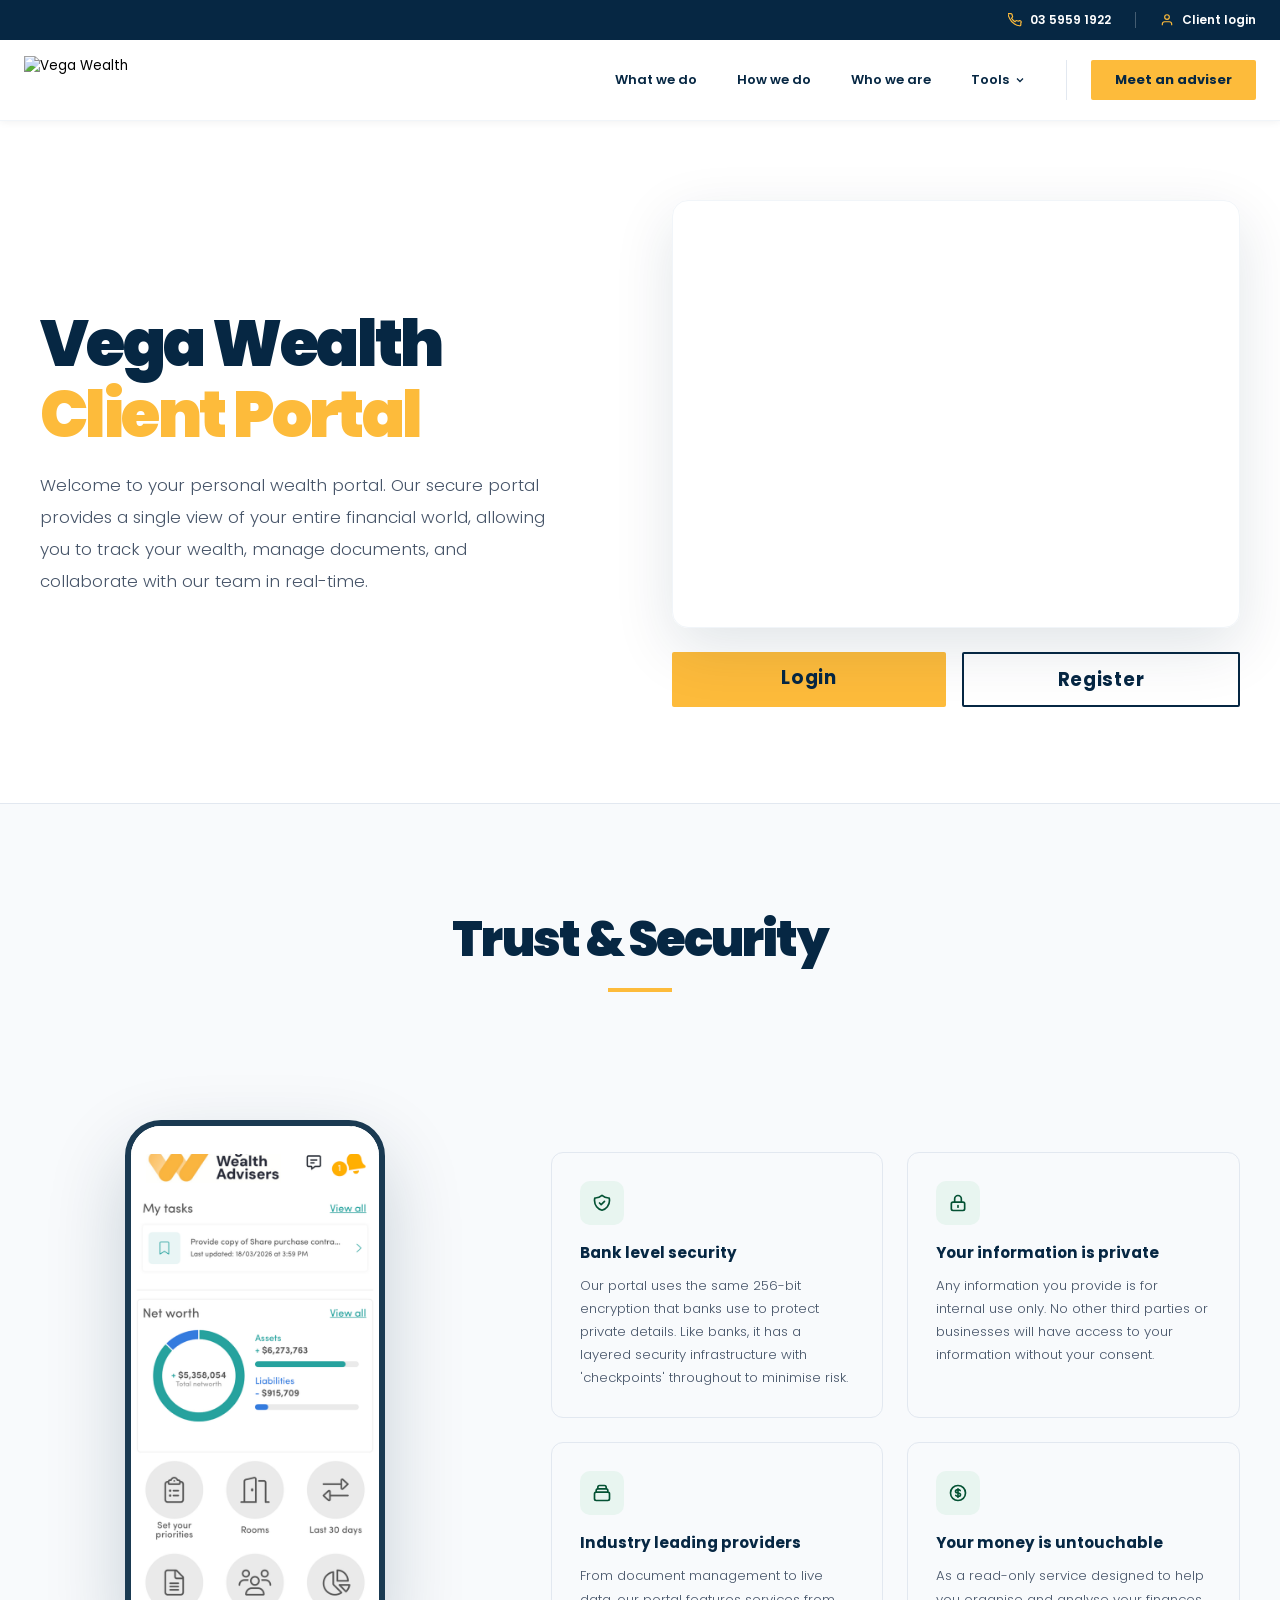
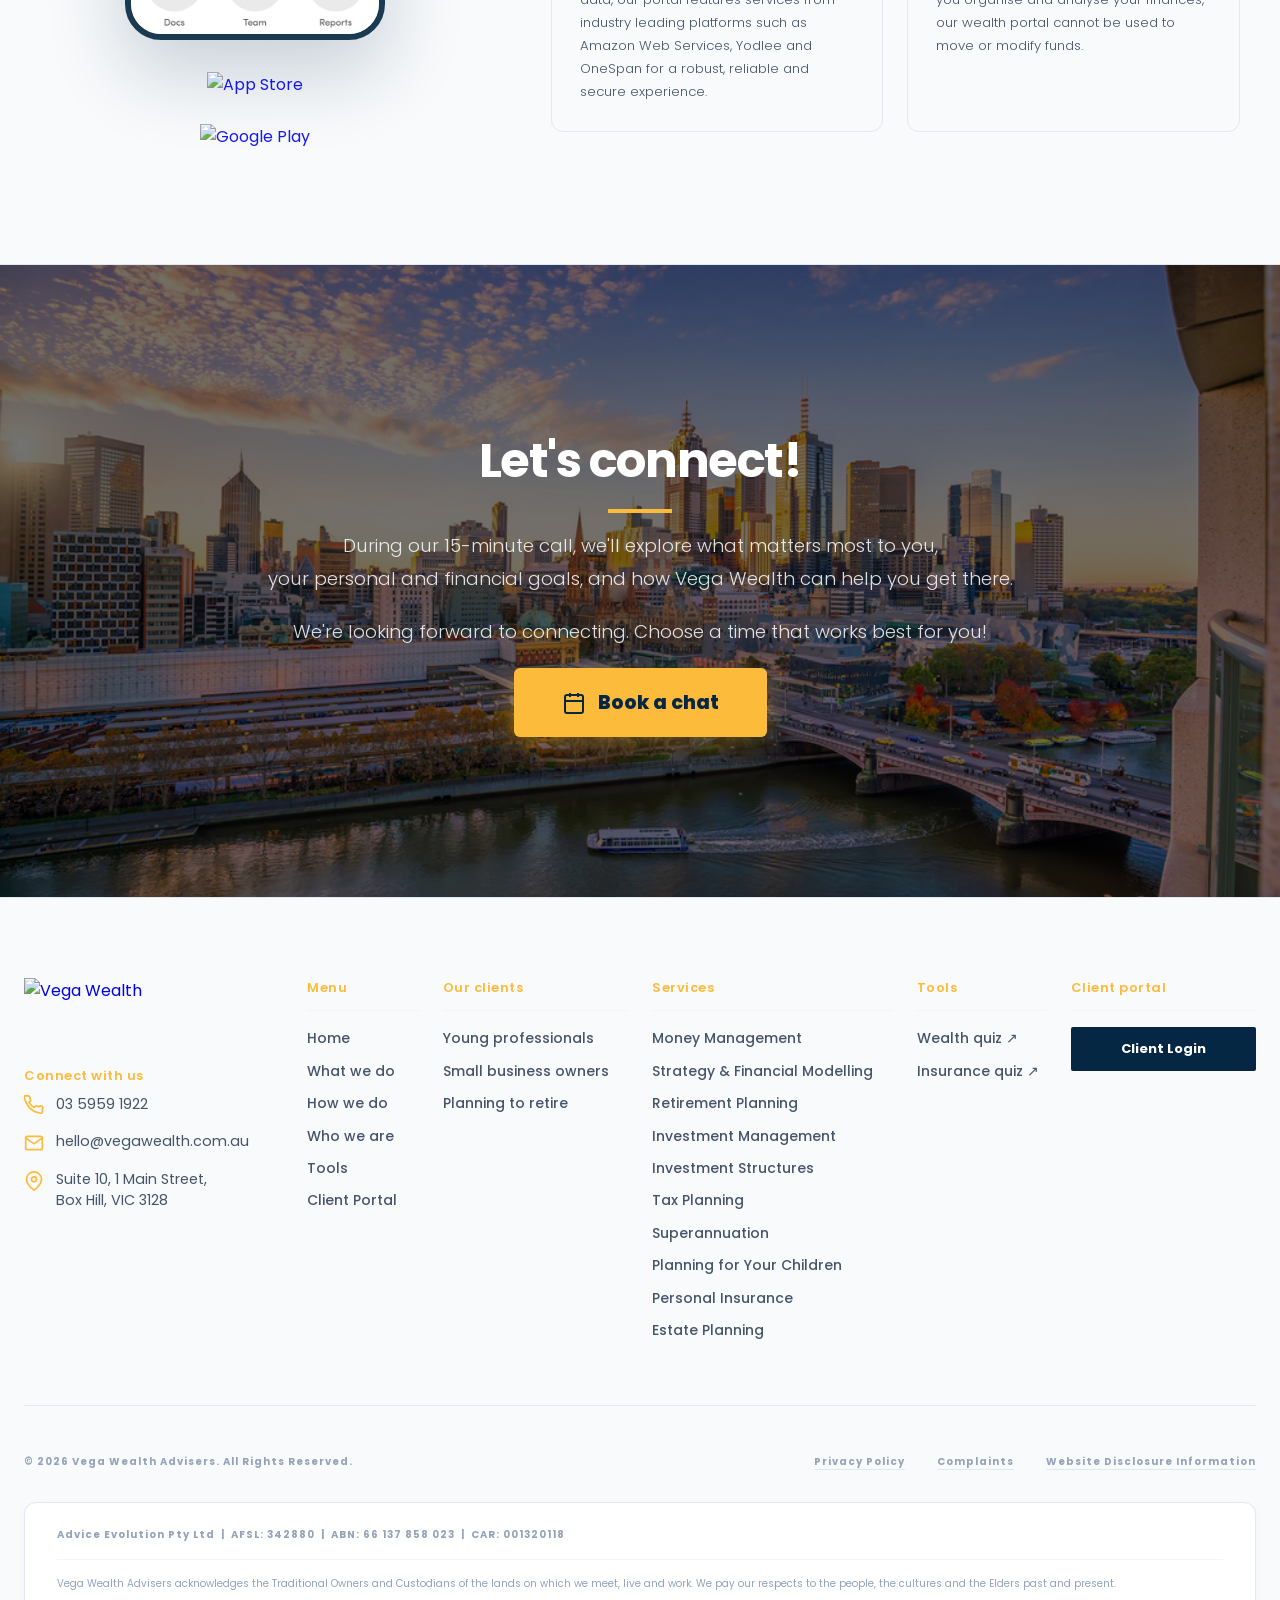
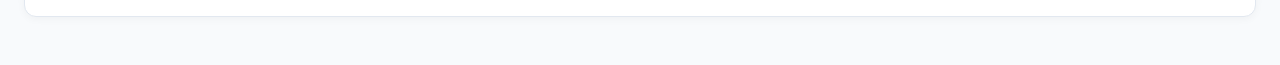
==== commit 5ccad0ed: "fix: hide status bar (time/wifi/battery) from phone mockup with CSS overlay https://claude.ai/code/s" ====
--- a/client-portal.html
+++ b/client-portal.html
@@ -104,7 +104,8 @@
 .sec-section-header h2{font-size:clamp(2rem,4vw,3rem);font-weight:900;color:var(--navy);letter-spacing:-.04em;margin-bottom:12px}
 .sec-gold-bar{width:64px;height:4px;background:var(--gold);margin:0 auto}
 .phone-mockup{display:flex;flex-direction:column;align-items:center;gap:32px}
-.phone-frame{width:260px;height:520px;border-radius:36px;border:6px solid #1a3a52;box-shadow:0 32px 80px rgba(6,39,67,.2);overflow:hidden}
+.phone-frame{width:260px;height:520px;border-radius:36px;border:6px solid #1a3a52;box-shadow:0 32px 80px rgba(6,39,67,.2);overflow:hidden;position:relative}
+.phone-frame::after{content:'';position:absolute;top:0;left:0;right:0;height:28px;background:#fff;z-index:2}
 .download-badges{display:flex;flex-direction:column;gap:12px;align-items:center}
 .download-badges a{transition:opacity .2s;opacity:.9}
 .download-badges a:hover{opacity:1}
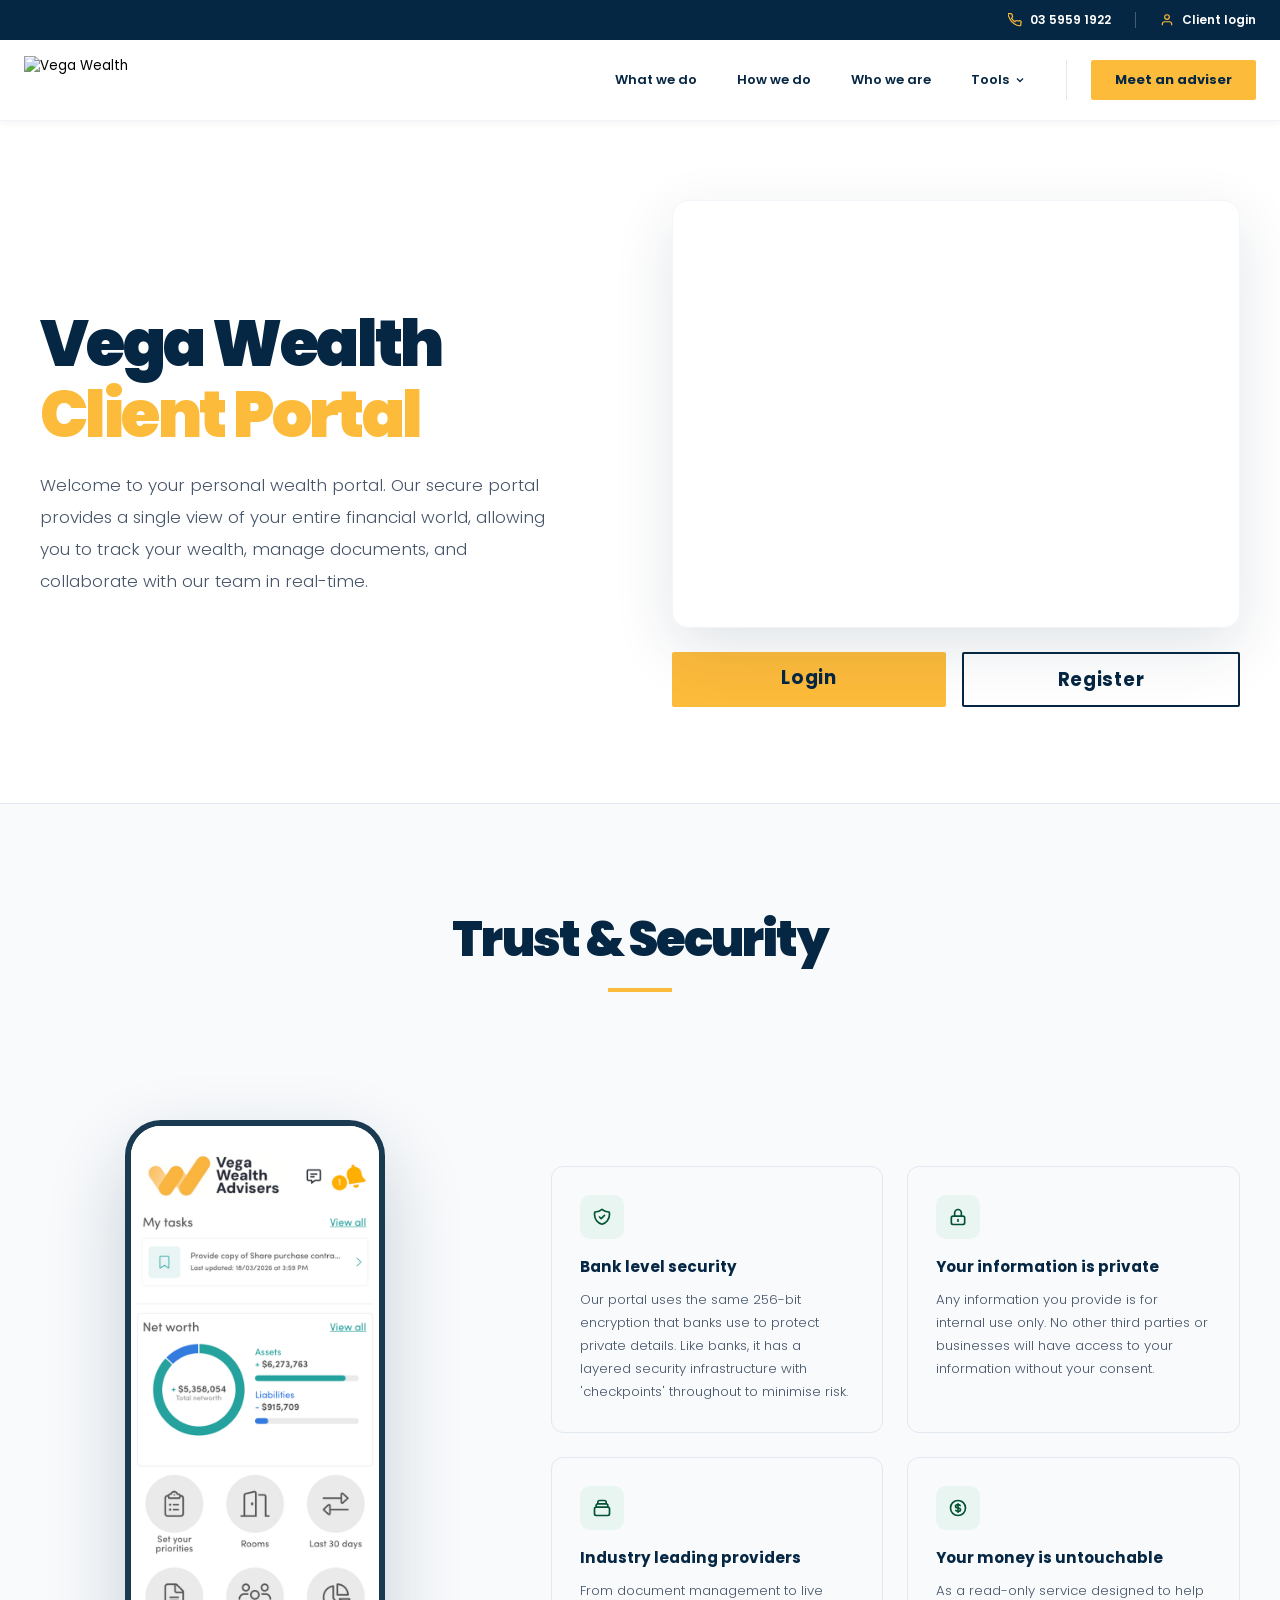
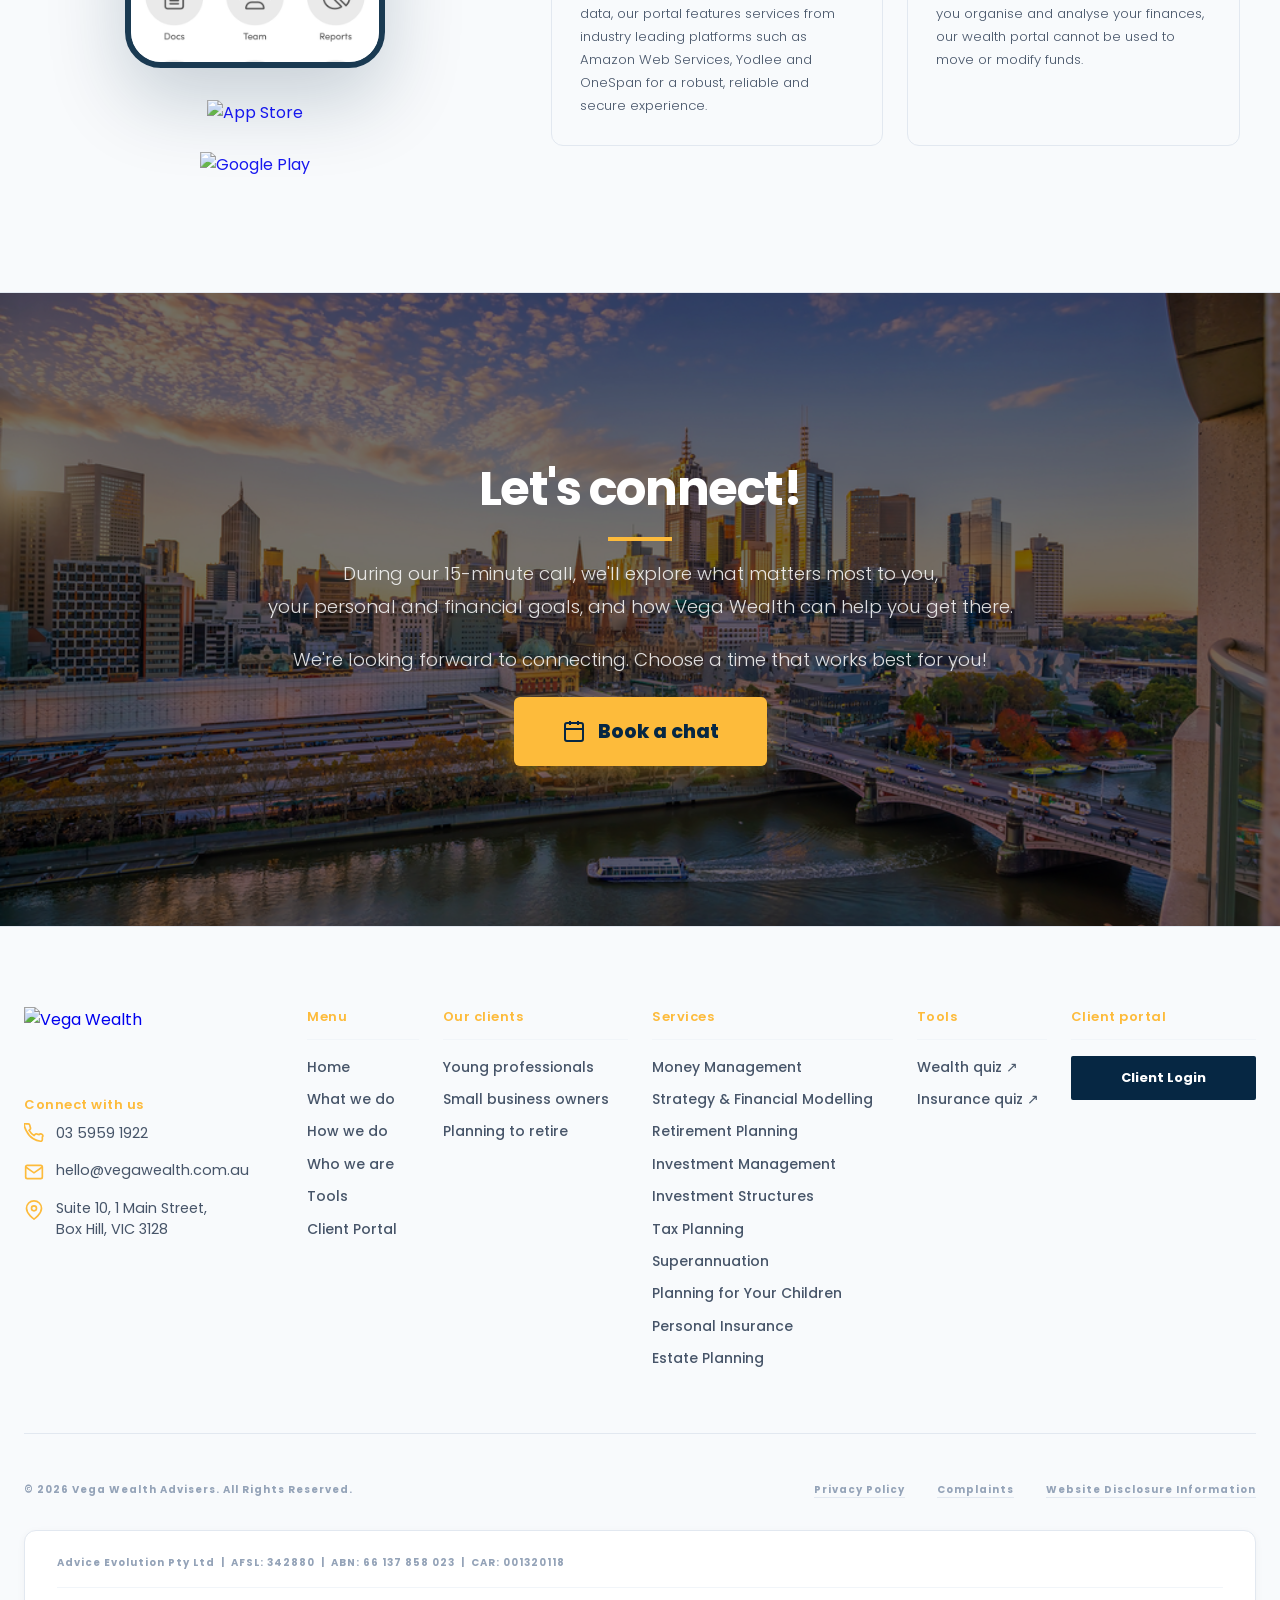
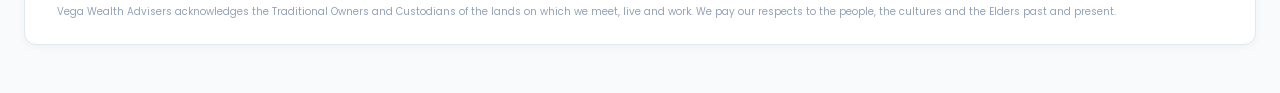
==== commit a77223eb: "fix: remove fixed height from .phone-frame in client-portal https://claude.ai/code/session_012a4vof2" ====
--- a/client-portal.html
+++ b/client-portal.html
@@ -104,7 +104,7 @@
 .sec-section-header h2{font-size:clamp(2rem,4vw,3rem);font-weight:900;color:var(--navy);letter-spacing:-.04em;margin-bottom:12px}
 .sec-gold-bar{width:64px;height:4px;background:var(--gold);margin:0 auto}
 .phone-mockup{display:flex;flex-direction:column;align-items:center;gap:32px}
-.phone-frame{width:260px;height:520px;border-radius:36px;border:6px solid #1a3a52;box-shadow:0 32px 80px rgba(6,39,67,.2);overflow:hidden;position:relative}
+.phone-frame{width:260px;border-radius:36px;border:6px solid #1a3a52;box-shadow:0 32px 80px rgba(6,39,67,.2);overflow:hidden;position:relative}
 .phone-frame::after{content:'';position:absolute;top:0;left:0;right:0;height:28px;background:#fff;z-index:2}
 .download-badges{display:flex;flex-direction:column;gap:12px;align-items:center}
 .download-badges a{transition:opacity .2s;opacity:.9}
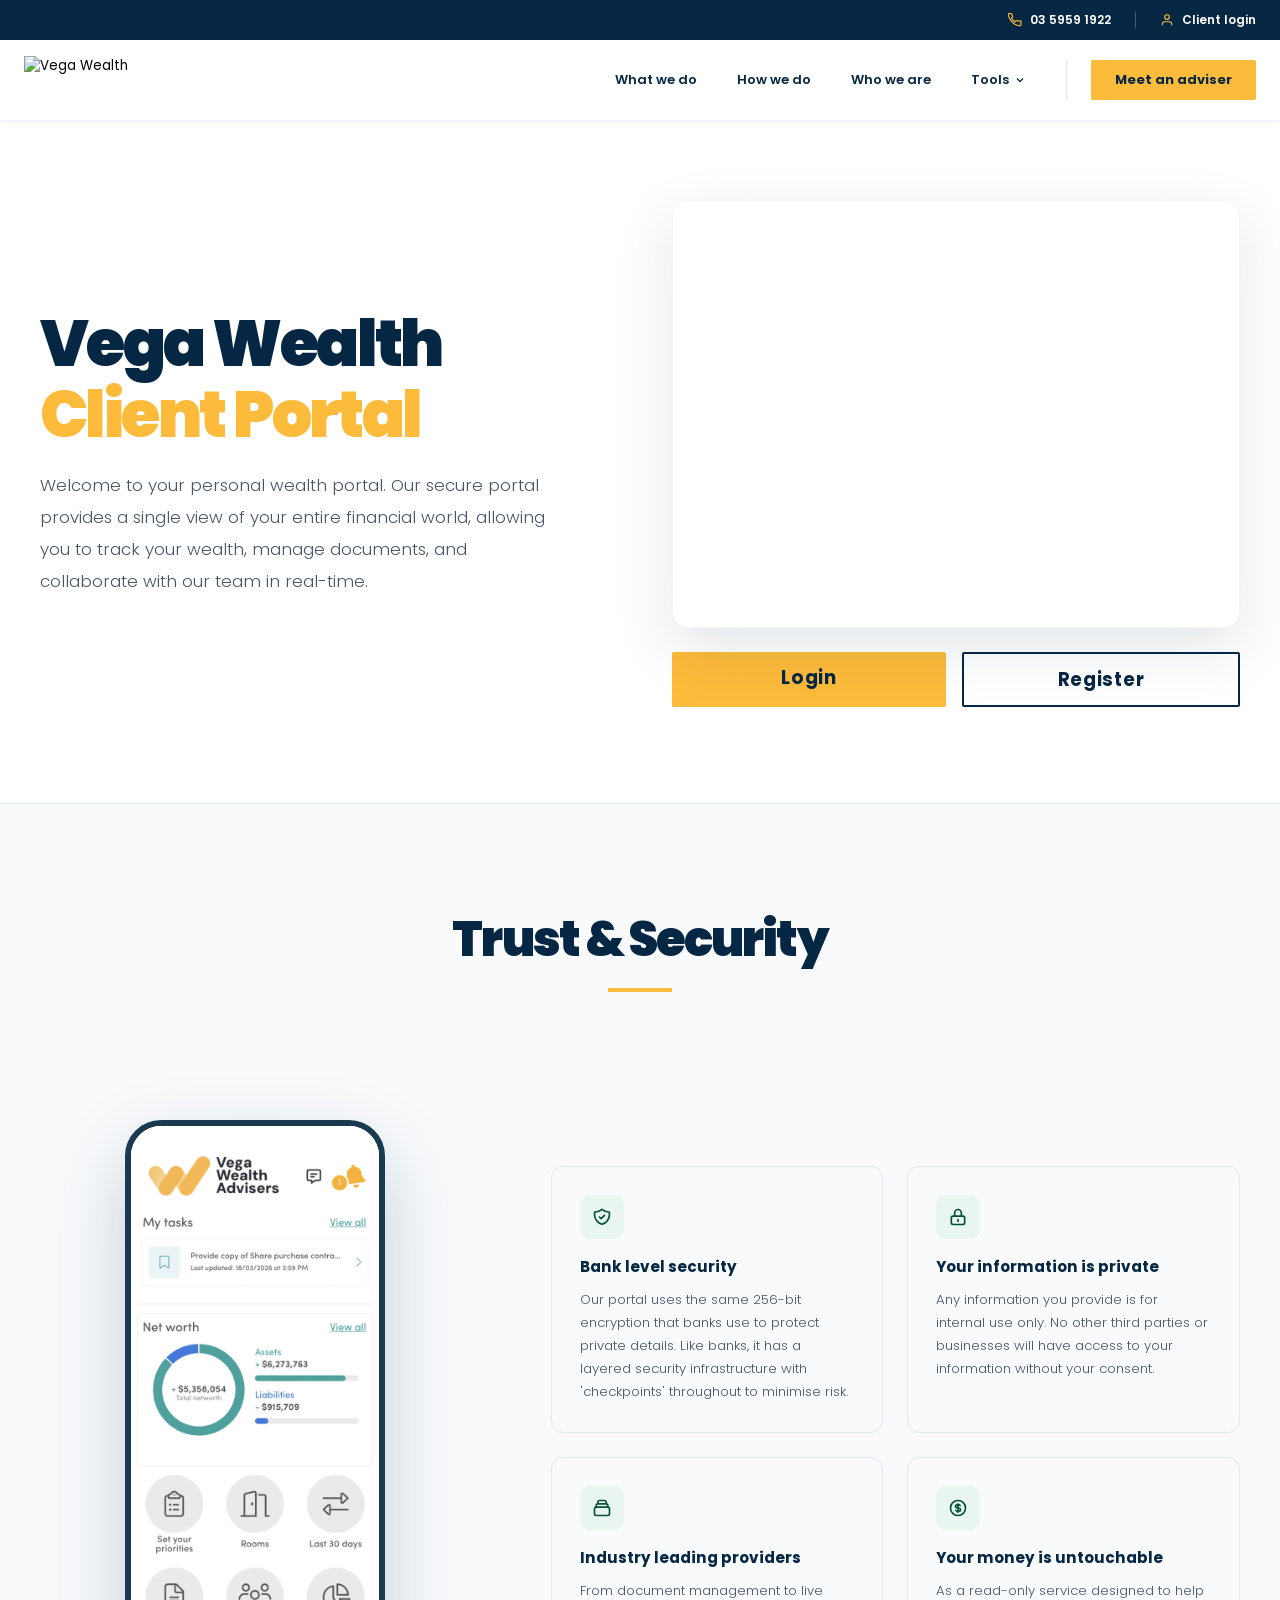
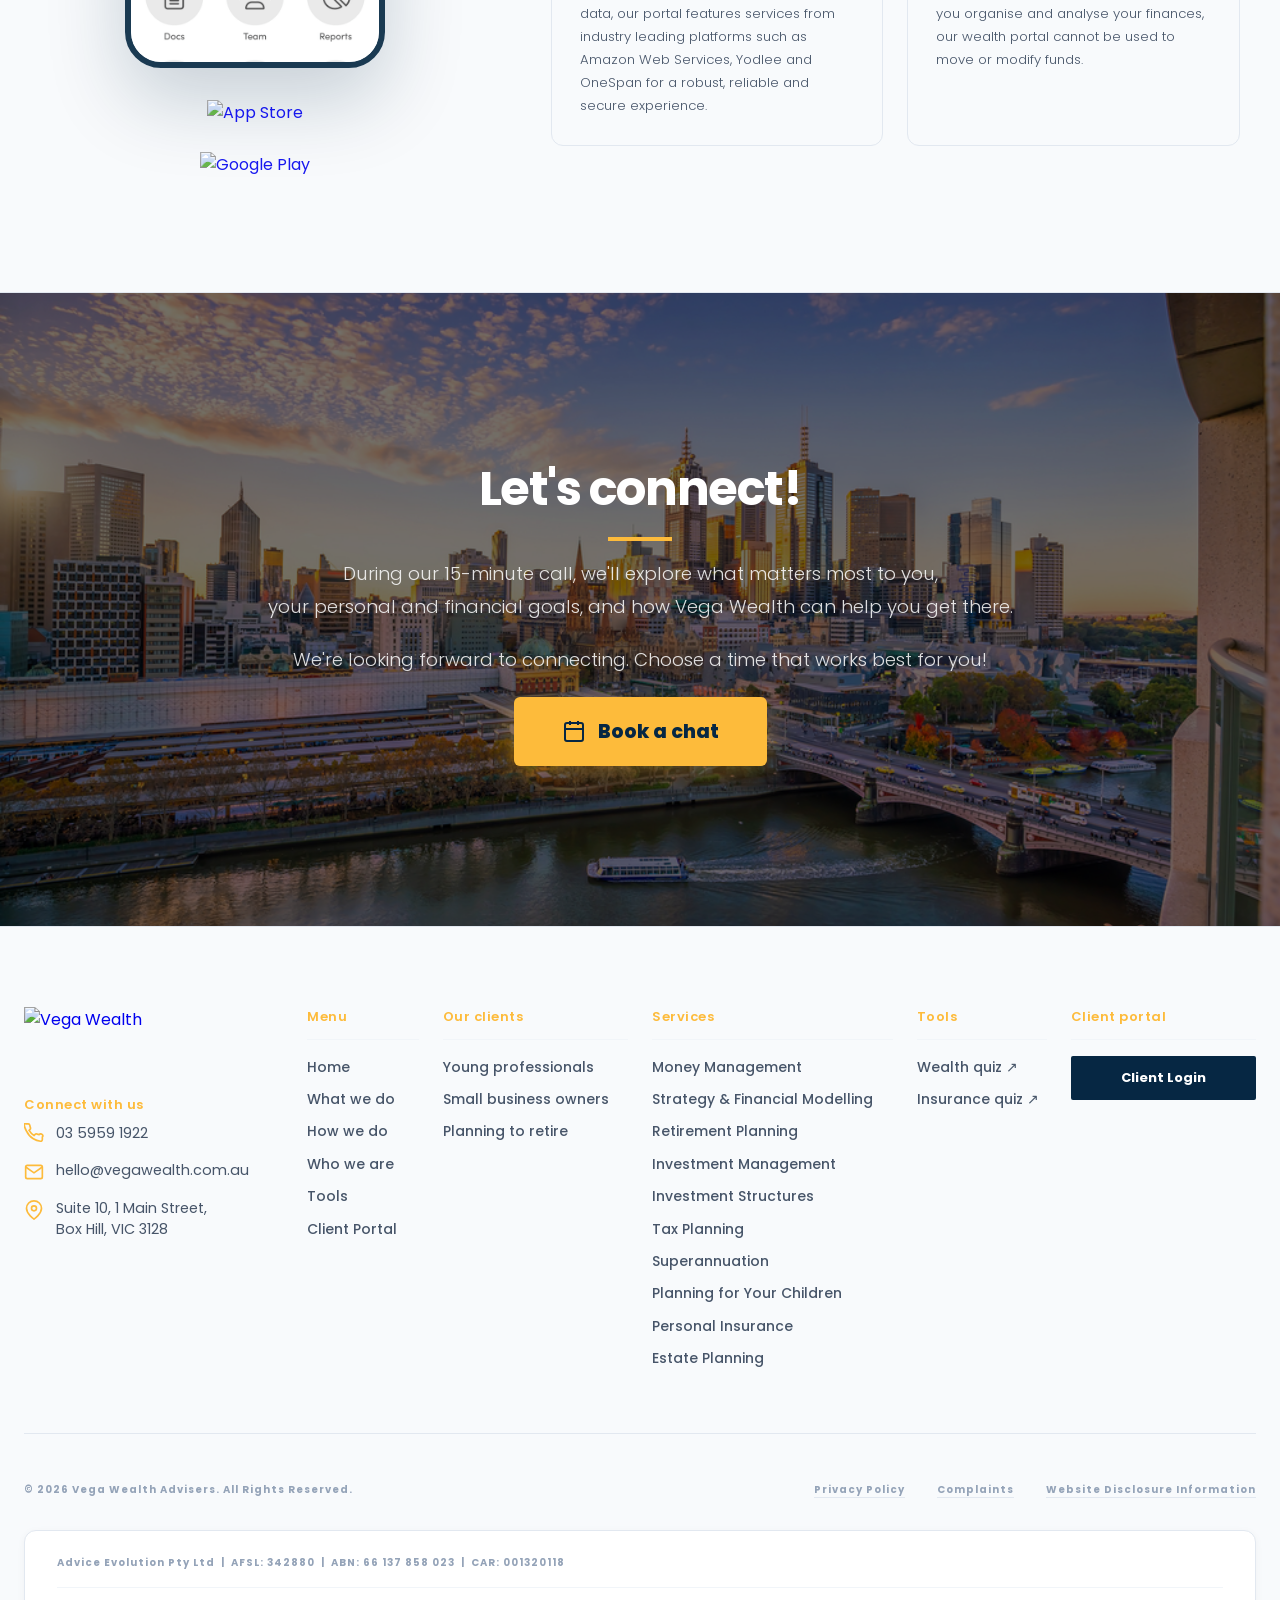
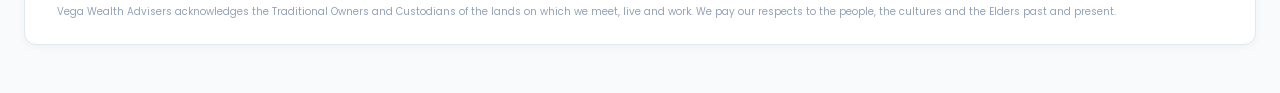
==== commit d5a640f6: "Mobile UI fixes: hero redesign, SEO image renames, roadmap grid, logo strip layout - Redesigned mobi" ====
--- a/client-portal.html
+++ b/client-portal.html
@@ -2,20 +2,21 @@
 <html lang="en">
 <head>
 <meta charset="UTF-8"/>
+<link rel="icon" type="image/png" href="images/favicon_hq.png"/>
 <meta name="viewport" content="width=device-width,initial-scale=1.0"/>
-<title>Client Portal | Vega Wealth</title>
+<title>Client Portal | Secure Login | Vega Wealth Advisers</title>
 <meta name="description" content="Access your Vega Wealth client portal. Secure login to your personal wealth dashboard — track your finances, manage documents, and connect with your adviser."/>
 <link rel="canonical" href="https://vegawealth.com.au/client-portal.html"/>
 <meta name="robots" content="noindex, follow"/>
 <meta property="og:type" content="website"/>
 <meta property="og:site_name" content="Vega Wealth"/>
-<meta property="og:title" content="Client Portal | Vega Wealth"/>
-<meta property="og:description" content="Access your Vega Wealth client portal. Secure login to your personal wealth dashboard."/>
+<meta property="og:title" content="Client Portal | Secure Login | Vega Wealth Advisers"/>
+<meta property="og:description" content="Access your Vega Wealth client portal. Secure login to your personal wealth dashboard — track your finances, manage documents, and connect with your adviser."/>
 <meta property="og:url" content="https://vegawealth.com.au/client-portal.html"/>
 <meta property="og:image" content="https://vegawealth.com.au/images/og-cover.jpg"/>
 <meta name="twitter:card" content="summary_large_image"/>
-<meta name="twitter:title" content="Client Portal | Vega Wealth"/>
-<meta name="twitter:description" content="Access your Vega Wealth client portal. Secure login to your personal wealth dashboard."/>
+<meta name="twitter:title" content="Client Portal | Secure Login | Vega Wealth Advisers"/>
+<meta name="twitter:description" content="Access your Vega Wealth client portal. Secure login to your personal wealth dashboard — track your finances, manage documents, and connect with your adviser."/>
 <meta name="twitter:image" content="https://vegawealth.com.au/images/og-cover.jpg"/>
 <link rel="preconnect" href="https://fonts.googleapis.com"/>
 <link rel="stylesheet" href="shared.css"/>
@@ -150,6 +151,8 @@
 #vw-footer .compliance-box{background:#fff;padding:24px 32px;border-radius:12px;border:1px solid #e2e8f0;box-shadow:0 2px 8px rgba(0,0,0,.04);display:flex;flex-direction:column;gap:16px}
 #vw-footer .comp-abn{font-size:10px;font-weight:700;letter-spacing:.1em;color:#94a3b8}
 #vw-footer .comp-ack{font-size:10px;color:#94a3b8;font-style:normal;border-top:1px solid #f1f5f9;padding-top:16px;line-height:1.6}
+@media(max-width:430px){body{padding-top:108px}#vw-topbar{height:36px}#vw-nav{top:36px}#vw-nav .vw-nav-inner{padding:12px 16px}.vw-logo-btn img{height:40px}.container,.container-md{padding:0 16px}}
+@media(min-width:1440px){.container{max-width:1400px}.container-md{max-width:1280px}}
 </style>
 </head>
 <body>
@@ -161,7 +164,7 @@
       03 5959 1922
     </a>
     <div class="topbar-sep"></div>
-    <button class="topbar-login" onclick="window.location.href='client-portal.html'">
+    <button class="topbar-login" onclick="window.location.href='client-portal'">
       <svg fill="none" stroke="currentColor" stroke-width="2" viewBox="0 0 24 24"><path d="M20 21v-2a4 4 0 00-4-4H8a4 4 0 00-4 4v2"/><circle cx="12" cy="7" r="4"/></svg>
       Client login
     </button>
@@ -170,13 +173,13 @@
 
 <nav id="vw-nav">
   <div class="vw-nav-inner">
-    <button class="vw-logo-btn" onclick="window.location.href='index.html'" aria-label="Vega Wealth Home">
+    <button class="vw-logo-btn" onclick="window.location.href='index'" aria-label="Vega Wealth Home">
       <img src="https://esam.in/vegawealth/logo_lq.png" alt="Vega Wealth"/>
     </button>
     <div id="vw-desktopnav">
-      <button class="vw-navlink" onclick="window.location.href='what-we-do.html'">What we do</button>
-      <button class="vw-navlink" onclick="window.location.href='how-we-do.html'">How we do</button>
-      <button class="vw-navlink" onclick="window.location.href='who-we-are.html'">Who we are</button>
+      <button class="vw-navlink" onclick="window.location.href='what-we-do'">What we do</button>
+      <button class="vw-navlink" onclick="window.location.href='how-we-do'">How we do</button>
+      <button class="vw-navlink" onclick="window.location.href='who-we-are'">Who we are</button>
       <div class="vw-dropdown">
         <button class="vw-navlink vw-dropdown-btn">Tools <svg width="12" height="12" fill="none" stroke="currentColor" stroke-width="2.5" viewBox="0 0 24 24"><polyline points="6 9 12 15 18 9"/></svg></button>
         <div class="vw-dropdown-menu">
@@ -185,7 +188,7 @@
         </div>
       </div>
       <div class="vw-nav-actions">
-        <a href="consult.html" class="vw-btn-meet">Meet an adviser</a>
+        <a href="consult" class="vw-btn-meet">Meet an adviser</a>
       </div>
     </div>
     <button class="vw-hamburger" id="vw-hamburgerBtn" onclick="vwToggleMenu()" aria-label="Menu">
@@ -194,9 +197,9 @@
     </button>
   </div>
   <div id="vw-mobile-menu">
-    <button class="vw-navlink" onclick="window.location.href='what-we-do.html'">What we do</button>
-    <button class="vw-navlink" onclick="window.location.href='how-we-do.html'">How we do</button>
-    <button class="vw-navlink" onclick="window.location.href='who-we-are.html'">Who we are</button>
+    <button class="vw-navlink" onclick="window.location.href='what-we-do'">What we do</button>
+    <button class="vw-navlink" onclick="window.location.href='how-we-do'">How we do</button>
+    <button class="vw-navlink" onclick="window.location.href='who-we-are'">Who we are</button>
     <div>
       <button class="vw-navlink">Tools</button>
       <div class="mob-quiz-links">
@@ -205,8 +208,8 @@
       </div>
     </div>
     <div class="mob-actions">
-      <a href="consult.html">Meet an adviser</a>
-      <button onclick="window.location.href='client-portal.html'">Client login</button>
+      <a href="consult">Meet an adviser</a>
+      <button onclick="window.location.href='client-portal'">Client login</button>
     </div>
   </div>
 </nav>
@@ -245,7 +248,7 @@
     <!-- Left: Phone mockup + download badges -->
     <div class="phone-mockup">
       <div class="phone-frame">
-        <img src="images/My Prosperity.png" alt="My Prosperity App" style="width:100%;height:100%;object-fit:cover;border-radius:30px;display:block"/>
+        <img src="images/my-prosperity.png" alt="My Prosperity App" style="width:100%;height:100%;object-fit:cover;border-radius:30px;display:block"/>
       </div>
       <div class="download-badges">
         <a href="https://apps.apple.com/au/app/myprosperity/id1191695588" target="_blank" rel="noopener" aria-label="Download on the App Store">
@@ -303,7 +306,7 @@
   <div class="cta-wrap">
     <div class="cta-card">
       <div class="cta-bg">
-        <img src="images/Call to Action.jpg" alt="Consultation"/>
+        <img src="images/call-to-action.jpg" alt="Consultation"/>
       </div>
       <div class="cta-content">
         <h2>Let's connect!</h2>
@@ -312,7 +315,7 @@
           During our 15-minute call, we'll explore what matters most to you,<br/>your personal and financial goals, and how Vega Wealth can help you get there.
         </p>
         <p>We're looking forward to connecting. Choose a time that works best for you!</p>
-        <a href="consult.html" class="cta-btn">
+        <a href="consult" class="cta-btn">
           <svg width="24" height="24" fill="none" stroke="currentColor" stroke-width="2" viewBox="0 0 24 24"><rect x="3" y="4" width="18" height="18" rx="2"/><line x1="16" y1="2" x2="16" y2="6"/><line x1="8" y1="2" x2="8" y2="6"/><line x1="3" y1="10" x2="21" y2="10"/></svg>
           Book a chat
         </a>
@@ -326,7 +329,7 @@
   <div class="foot-inner">
     <div class="foot-grid">
       <div>
-        <a href="index.html"><img src="https://esam.in/vegawealth/logo_lq.png" alt="Vega Wealth" class="foot-logo"/></a>
+        <a href="index"><img src="https://esam.in/vegawealth/logo_lq.png" alt="Vega Wealth" class="foot-logo"/></a>
         <p style="font-size:13px;font-weight:600;letter-spacing:.04em;color:var(--gold);margin-bottom:8px">Connect with us</p>
         <div style="display:flex;align-items:center;gap:12px;font-size:.9rem;color:#475569;margin-bottom:16px">
           <svg width="20" height="20" fill="none" stroke="currentColor" stroke-width="2" viewBox="0 0 24 24" style="color:var(--gold);flex-shrink:0"><path d="M22 16.92v3a2 2 0 01-2.18 2 19.79 19.79 0 01-8.63-3.07A19.5 19.5 0 013.07 9.81a19.79 19.79 0 01-3.07-8.68A2 2 0 012 1h3a2 2 0 012 1.72c.127.96.361 1.903.7 2.81a2 2 0 01-.45 2.11L6.09 8.91a16 16 0 006 6l1.27-1.27a2 2 0 012.11-.45c.907.339 1.85.573 2.81.7A2 2 0 0122 16.92z"/></svg>
@@ -340,35 +343,35 @@
       <div>
         <h4>Menu</h4>
         <ul class="foot-list">
-          <li><button onclick="window.location.href='index.html'">Home</button></li>
-          <li><button onclick="window.location.href='what-we-do.html'">What we do</button></li>
-          <li><button onclick="window.location.href='how-we-do.html'">How we do</button></li>
-          <li><button onclick="window.location.href='who-we-are.html'">Who we are</button></li>
-          <li><button onclick="window.location.href='index.html#discovery'">Tools</button></li>
-          <li><button onclick="window.location.href='client-portal.html'">Client Portal</button></li>
+          <li><button onclick="window.location.href='index'">Home</button></li>
+          <li><button onclick="window.location.href='what-we-do'">What we do</button></li>
+          <li><button onclick="window.location.href='how-we-do'">How we do</button></li>
+          <li><button onclick="window.location.href='who-we-are'">Who we are</button></li>
+          <li><button onclick="window.location.href='index#discovery'">Tools</button></li>
+          <li><button onclick="window.location.href='client-portal'">Client Portal</button></li>
         </ul>
       </div>
       <div>
         <h4>Our clients</h4>
         <ul class="foot-list">
-          <li><button onclick="window.location.href='index.html#wealth'">Young professionals</button></li>
-          <li><button onclick="window.location.href='index.html#wealth'">Small business owners</button></li>
-          <li><button onclick="window.location.href='index.html#wealth'">Planning to retire</button></li>
+          <li><button onclick="window.location.href='index#wealth'">Young professionals</button></li>
+          <li><button onclick="window.location.href='index#wealth'">Small business owners</button></li>
+          <li><button onclick="window.location.href='index#wealth'">Planning to retire</button></li>
         </ul>
       </div>
       <div>
         <h4>Services</h4>
         <ul class="foot-list">
-          <li><button onclick="window.location.href='what-we-do.html#money-management'">Money Management</button></li>
-          <li><button onclick="window.location.href='what-we-do.html#strategy-and-financial-modelling'">Strategy &amp; Financial Modelling</button></li>
-          <li><button onclick="window.location.href='what-we-do.html#retirement-planning'">Retirement Planning</button></li>
-          <li><button onclick="window.location.href='what-we-do.html#investment-management'">Investment Management</button></li>
-          <li><button onclick="window.location.href='what-we-do.html#investment-structures'">Investment Structures</button></li>
-          <li><button onclick="window.location.href='what-we-do.html#tax-planning'">Tax Planning</button></li>
-          <li><button onclick="window.location.href='what-we-do.html#superannuation'">Superannuation</button></li>
-          <li><button onclick="window.location.href='what-we-do.html#planning-for-your-children'">Planning for Your Children</button></li>
-          <li><button onclick="window.location.href='what-we-do.html#personal-insurance'">Personal Insurance</button></li>
-          <li><button onclick="window.location.href='what-we-do.html#estate-planning'">Estate Planning</button></li>
+          <li><button onclick="window.location.href='what-we-do#money-management'">Money Management</button></li>
+          <li><button onclick="window.location.href='what-we-do#strategy-and-financial-modelling'">Strategy &amp; Financial Modelling</button></li>
+          <li><button onclick="window.location.href='what-we-do#retirement-planning'">Retirement Planning</button></li>
+          <li><button onclick="window.location.href='what-we-do#investment-management'">Investment Management</button></li>
+          <li><button onclick="window.location.href='what-we-do#investment-structures'">Investment Structures</button></li>
+          <li><button onclick="window.location.href='what-we-do#tax-planning'">Tax Planning</button></li>
+          <li><button onclick="window.location.href='what-we-do#superannuation'">Superannuation</button></li>
+          <li><button onclick="window.location.href='what-we-do#planning-for-your-children'">Planning for Your Children</button></li>
+          <li><button onclick="window.location.href='what-we-do#personal-insurance'">Personal Insurance</button></li>
+          <li><button onclick="window.location.href='what-we-do#estate-planning'">Estate Planning</button></li>
         </ul>
       </div>
       <div>
@@ -380,16 +383,16 @@
       </div>
       <div>
         <h4>Client portal</h4>
-        <button class="btn-portal-foot" onclick="window.location.href='client-portal.html'">Client Login</button>
+        <button class="btn-portal-foot" onclick="window.location.href='client-portal'">Client Login</button>
       </div>
     </div>
     <div class="foot-bottom">
       <div class="foot-legal-row">
         <p>&copy; 2026 Vega Wealth Advisers. All Rights Reserved.</p>
         <div class="foot-policy-links">
-          <a href="privacy-policy.html">Privacy Policy</a>
-          <a href="complaints.html">Complaints</a>
-          <a href="website-disclosure-information.html">Website Disclosure Information</a>
+          <a href="privacy-policy">Privacy Policy</a>
+          <a href="complaints">Complaints</a>
+          <a href="website-disclosure-information">Website Disclosure Information</a>
         </div>
       </div>
       <div class="compliance-box">
--- a/shared.css
+++ b/shared.css
@@ -148,3 +148,82 @@
 #back-to-top{position:fixed;bottom:32px;right:32px;z-index:9998;width:48px;height:48px;border-radius:50%;background:var(--navy);color:#fff;border:none;cursor:pointer;display:flex;align-items:center;justify-content:center;box-shadow:0 4px 16px rgba(0,0,0,.2);opacity:0;transform:translateY(16px);transition:opacity .3s,transform .3s}
 #back-to-top.visible{opacity:1;transform:translateY(0)}
 #back-to-top:hover{background:var(--gold);color:var(--navy)}
+
+/* ══════════════════════════════════════
+   MOBILE OPTIMISATION  360px – 430px
+   (6.1"–6.9" phone screens)
+══════════════════════════════════════ */
+@media(max-width:430px){
+  /* Topbar — icons only, tighter height */
+  #vw-topbar{height:36px}
+  #vw-topbar .topbar-inner{gap:16px;padding:0 16px}
+  #vw-topbar .topbar-phone span,
+  #vw-topbar .topbar-login span{display:none}
+  #vw-topbar .topbar-phone,
+  #vw-topbar .topbar-login{gap:0}
+  #vw-topbar .topbar-phone svg,
+  #vw-topbar .topbar-login svg{width:16px;height:16px}
+
+  /* Nav — reduced height, tighter logo */
+  body{padding-top:108px}
+  #vw-nav{top:36px}
+  #vw-nav .vw-nav-inner{padding:12px 16px}
+  .vw-logo-btn img{height:40px}
+
+  /* Containers */
+  .container,.container-md{padding:0 16px}
+
+  /* Buttons */
+  .btn-lg{padding:16px 32px;font-size:13px;min-height:48px}
+
+  /* Mobile menu */
+  #vw-mobile-menu{padding:32px 16px;gap:24px}
+
+  /* CTA section */
+  #cta-section{padding:80px 16px}
+  #cta-section h2{font-size:clamp(1.6rem,6vw,2.4rem)}
+  #cta-section p{font-size:1rem}
+  #cta-section .cta-btn{padding:16px 32px;font-size:1rem}
+
+  /* Footer */
+  #vw-footer{padding:48px 0 32px}
+  #vw-footer .foot-grid{gap:24px;padding-bottom:40px}
+  #vw-footer .foot-logo{height:48px}
+  #vw-footer .foot-contact li{font-size:.8rem}
+  #vw-footer ul.foot-list li,#vw-footer ul.foot-list button{font-size:.8rem}
+  #vw-footer h4{font-size:11px}
+  #vw-footer .foot-bottom{padding-top:32px;gap:20px}
+  #vw-footer .compliance-box{padding:16px 20px}
+
+  /* Back-to-top */
+  #back-to-top{bottom:20px;right:16px;width:40px;height:40px}
+}
+
+/* ══════════════════════════════════════
+   DESKTOP OPTIMISATION  1280px – 1728px
+   (13"–16" laptop screens)
+══════════════════════════════════════ */
+@media(min-width:1440px){
+  .container{max-width:1400px}
+  .container-md{max-width:1280px}
+  #vw-topbar .topbar-inner{max-width:1400px}
+  #vw-nav .vw-nav-inner{max-width:1400px}
+  #vw-footer .foot-inner{max-width:1400px}
+  #vw-footer .foot-grid{gap:48px}
+  #cta-section .cta-wrap{max-width:1400px}
+  #cta-section h2{font-size:clamp(2.4rem,3.5vw,3.5rem)}
+
+  /* Nav links */
+  #vw-desktopnav{gap:32px}
+  .vw-navlink{font-size:14px}
+  .vw-btn-meet,.vw-btn-portal{padding:11px 28px;font-size:14px}
+}
+@media(min-width:1728px){
+  .container{max-width:1600px}
+  .container-md{max-width:1400px}
+  #vw-topbar .topbar-inner{max-width:1600px}
+  #vw-nav .vw-nav-inner{max-width:1600px}
+  #vw-footer .foot-inner{max-width:1600px}
+  #cta-section .cta-wrap{max-width:1600px}
+  #vw-desktopnav{gap:40px}
+}
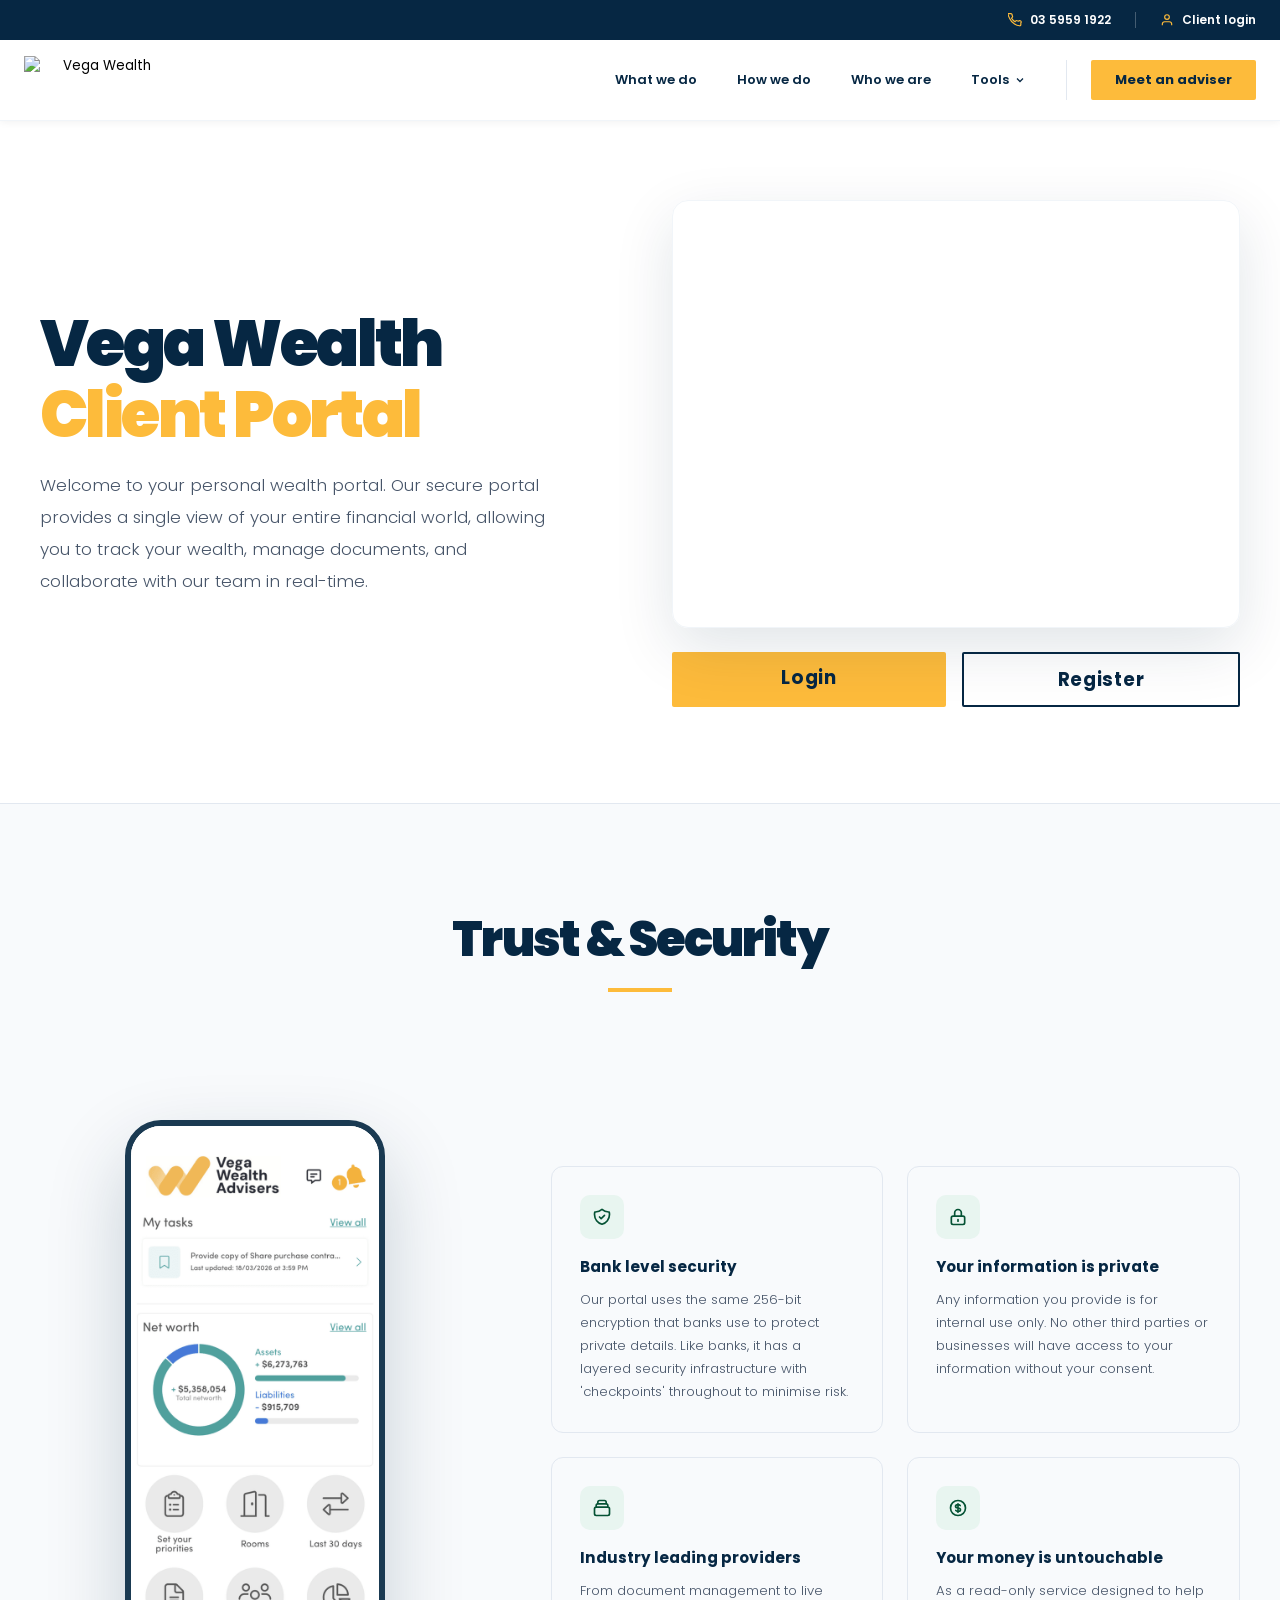
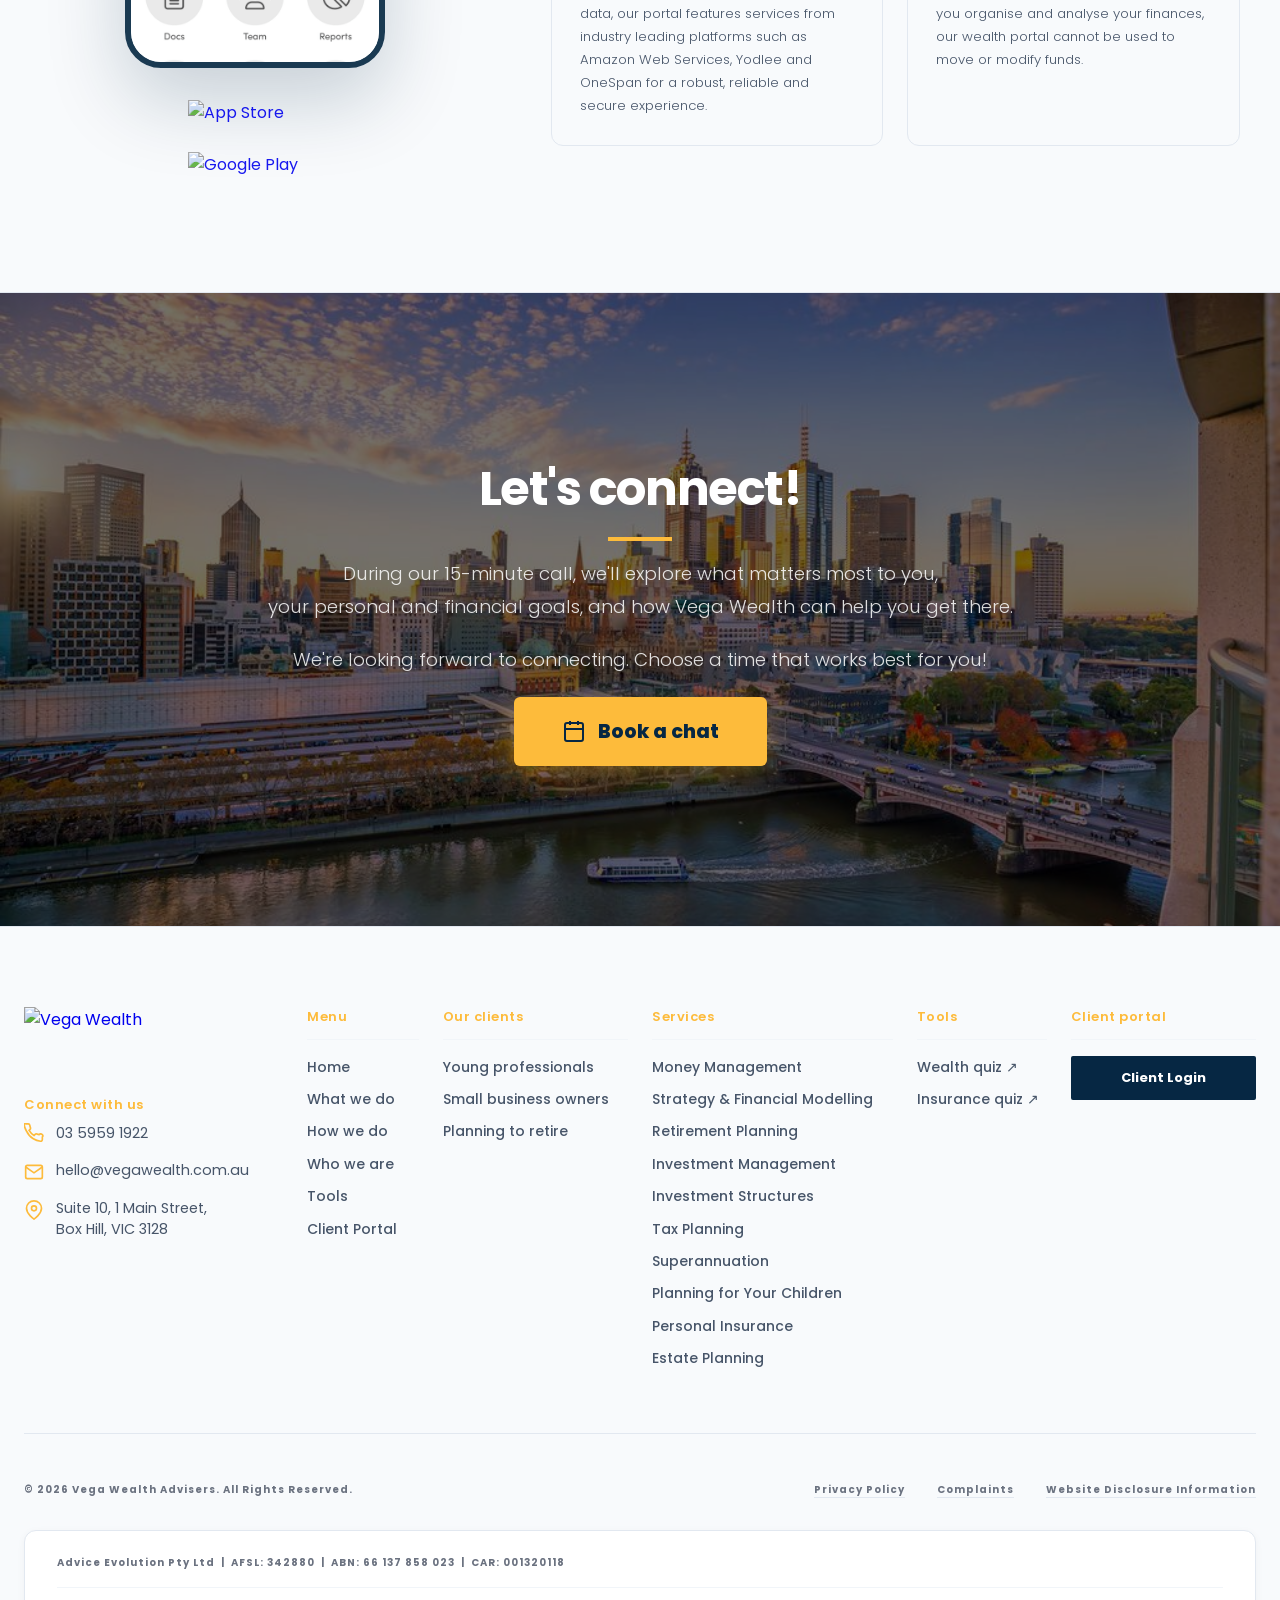
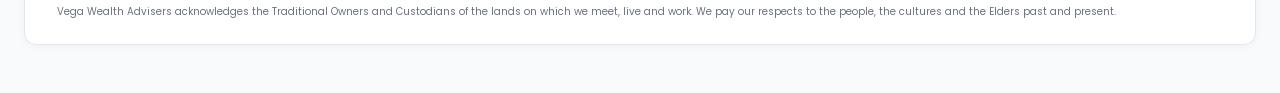
==== commit d0b5ad8f: "Fix PageSpeed issues — improve mobile performance, accessibility, and caching - Defer Google Fonts l" ====
--- a/client-portal.html
+++ b/client-portal.html
@@ -19,8 +19,9 @@
 <meta name="twitter:description" content="Access your Vega Wealth client portal. Secure login to your personal wealth dashboard — track your finances, manage documents, and connect with your adviser."/>
 <meta name="twitter:image" content="https://vegawealth.com.au/images/og-cover.jpg"/>
 <link rel="preconnect" href="https://fonts.googleapis.com"/>
+<link rel="preconnect" href="https://fonts.gstatic.com" crossorigin/>
 <link rel="stylesheet" href="shared.css"/>
-<link href="https://fonts.googleapis.com/css2?family=Poppins:wght@300;400;500;600;700;900&display=swap" rel="stylesheet"/>
+<link href="https://fonts.googleapis.com/css2?family=Poppins:wght@300;400;500;600;700;900&display=swap" rel="stylesheet" media="print" onload="this.media='all'"/><noscript><link href="https://fonts.googleapis.com/css2?family=Poppins:wght@300;400;500;600;700;900&display=swap" rel="stylesheet"/></noscript>
 <style>
 *,*::before,*::after{box-sizing:border-box;margin:0;padding:0}
 html{scroll-behavior:smooth}
@@ -143,14 +144,14 @@
 #vw-footer .btn-portal-foot{width:100%;background:var(--navy);color:#fff;border:none;cursor:pointer;padding:12px 24px;border-radius:2px;font-weight:700;font-size:13px;transition:all .3s}
 #vw-footer .btn-portal-foot:hover{background:var(--gold);color:var(--navy)}
 #vw-footer .foot-bottom{padding-top:48px;display:flex;flex-direction:column;gap:32px}
-#vw-footer .foot-legal-row{display:flex;flex-direction:column;gap:16px;font-size:10px;font-weight:700;letter-spacing:.1em;color:#94a3b8}
+#vw-footer .foot-legal-row{display:flex;flex-direction:column;gap:16px;font-size:10px;font-weight:700;letter-spacing:.1em;color:#6b7280}
 @media(min-width:768px){#vw-footer .foot-legal-row{flex-direction:row;align-items:center;justify-content:space-between}}
-#vw-footer .foot-legal-row a{color:#94a3b8;text-decoration:underline;text-decoration-color:#e2e8f0;text-underline-offset:4px;transition:color .3s}
+#vw-footer .foot-legal-row a{color:#6b7280;text-decoration:underline;text-decoration-color:#e2e8f0;text-underline-offset:4px;transition:color .3s}
 #vw-footer .foot-legal-row a:hover{color:var(--gold)}
 #vw-footer .foot-policy-links{display:flex;gap:32px;flex-wrap:wrap}
 #vw-footer .compliance-box{background:#fff;padding:24px 32px;border-radius:12px;border:1px solid #e2e8f0;box-shadow:0 2px 8px rgba(0,0,0,.04);display:flex;flex-direction:column;gap:16px}
-#vw-footer .comp-abn{font-size:10px;font-weight:700;letter-spacing:.1em;color:#94a3b8}
-#vw-footer .comp-ack{font-size:10px;color:#94a3b8;font-style:normal;border-top:1px solid #f1f5f9;padding-top:16px;line-height:1.6}
+#vw-footer .comp-abn{font-size:10px;font-weight:700;letter-spacing:.1em;color:#6b7280}
+#vw-footer .comp-ack{font-size:10px;color:#6b7280;font-style:normal;border-top:1px solid #f1f5f9;padding-top:16px;line-height:1.6}
 @media(max-width:430px){body{padding-top:108px}#vw-topbar{height:36px}#vw-nav{top:36px}#vw-nav .vw-nav-inner{padding:12px 16px}.vw-logo-btn img{height:40px}.container,.container-md{padding:0 16px}}
 @media(min-width:1440px){.container{max-width:1400px}.container-md{max-width:1280px}}
 </style>
@@ -174,7 +175,7 @@
 <nav id="vw-nav">
   <div class="vw-nav-inner">
     <button class="vw-logo-btn" onclick="window.location.href='index'" aria-label="Vega Wealth Home">
-      <img src="https://esam.in/vegawealth/logo_lq.png" alt="Vega Wealth"/>
+      <img src="https://esam.in/vegawealth/logo_lq.png" alt="Vega Wealth" width="150" height="48"/>
     </button>
     <div id="vw-desktopnav">
       <button class="vw-navlink" onclick="window.location.href='what-we-do'">What we do</button>
@@ -214,6 +215,7 @@
   </div>
 </nav>
 
+<main>
 <!-- HERO: two-column, text left / video+buttons right -->
 <section id="hero">
   <div class="hero-inner">
@@ -248,14 +250,14 @@
     <!-- Left: Phone mockup + download badges -->
     <div class="phone-mockup">
       <div class="phone-frame">
-        <img src="images/my-prosperity.png" alt="My Prosperity App" style="width:100%;height:100%;object-fit:cover;border-radius:30px;display:block"/>
+        <img src="images/my-prosperity.png" alt="My Prosperity App" loading="lazy" width="600" height="600" style="width:100%;height:100%;object-fit:cover;border-radius:30px;display:block"/>
       </div>
       <div class="download-badges">
         <a href="https://apps.apple.com/au/app/myprosperity/id1191695588" target="_blank" rel="noopener" aria-label="Download on the App Store">
-          <img src="https://upload.wikimedia.org/wikipedia/commons/3/3c/Download_on_the_App_Store_Badge.svg" alt="App Store"/>
+          <img src="https://upload.wikimedia.org/wikipedia/commons/3/3c/Download_on_the_App_Store_Badge.svg" alt="App Store" loading="lazy" width="135" height="40"/>
         </a>
         <a href="https://play.google.com/store/apps/details?id=au.com.zangarmobile.myprosperity" target="_blank" rel="noopener" aria-label="Get it on Google Play">
-          <img src="https://upload.wikimedia.org/wikipedia/commons/7/78/Google_Play_Store_badge_EN.svg" alt="Google Play"/>
+          <img src="https://upload.wikimedia.org/wikipedia/commons/7/78/Google_Play_Store_badge_EN.svg" alt="Google Play" loading="lazy" width="135" height="40"/>
         </a>
       </div>
     </div>
@@ -306,7 +308,7 @@
   <div class="cta-wrap">
     <div class="cta-card">
       <div class="cta-bg">
-        <img src="images/call-to-action.jpg" alt="Consultation"/>
+        <img src="images/call-to-action.jpg" alt="Consultation" loading="lazy" width="1280" height="720"/>
       </div>
       <div class="cta-content">
         <h2>Let's connect!</h2>
@@ -323,13 +325,14 @@
     </div>
   </div>
 </section>
+</main>
 
 <!-- ══ FOOTER ══ -->
 <footer id="vw-footer">
   <div class="foot-inner">
     <div class="foot-grid">
       <div>
-        <a href="index"><img src="https://esam.in/vegawealth/logo_lq.png" alt="Vega Wealth" class="foot-logo"/></a>
+        <a href="index"><img src="https://esam.in/vegawealth/logo_lq.png" alt="Vega Wealth" class="foot-logo" width="150" height="48"/></a>
         <p style="font-size:13px;font-weight:600;letter-spacing:.04em;color:var(--gold);margin-bottom:8px">Connect with us</p>
         <div style="display:flex;align-items:center;gap:12px;font-size:.9rem;color:#475569;margin-bottom:16px">
           <svg width="20" height="20" fill="none" stroke="currentColor" stroke-width="2" viewBox="0 0 24 24" style="color:var(--gold);flex-shrink:0"><path d="M22 16.92v3a2 2 0 01-2.18 2 19.79 19.79 0 01-8.63-3.07A19.5 19.5 0 013.07 9.81a19.79 19.79 0 01-3.07-8.68A2 2 0 012 1h3a2 2 0 012 1.72c.127.96.361 1.903.7 2.81a2 2 0 01-.45 2.11L6.09 8.91a16 16 0 006 6l1.27-1.27a2 2 0 012.11-.45c.907.339 1.85.573 2.81.7A2 2 0 0122 16.92z"/></svg>
--- a/shared.css
+++ b/shared.css
@@ -88,7 +88,7 @@
 #cta-section .cta-card{position:relative;background:transparent;border:none;box-shadow:none;padding:0}
 #cta-section .cta-card .cta-bg{position:fixed;display:none}
 #cta-section .cta-card .cta-bg img{display:none}
-#cta-section::before{content:'';position:absolute;inset:0;background:url('../images/Call to Action.jpg') center/cover no-repeat;z-index:0}
+#cta-section::before{content:'';position:absolute;inset:0;background:url('images/call-to-action.jpg') center/cover no-repeat;z-index:0}
 #cta-section::after{content:'';position:absolute;inset:0;background:rgba(0,0,0,.55);z-index:1}
 #cta-section .cta-content{position:relative;z-index:10;max-width:800px;margin:0 auto;text-align:center}
 #cta-section h2{font-size:clamp(1.8rem,4vw,3rem);font-weight:700;color:#fff;letter-spacing:-.03em;margin-bottom:12px}
@@ -136,14 +136,14 @@
 #vw-footer .btn-portal-foot{width:100%;background:var(--navy);color:#fff;border:none;cursor:pointer;padding:12px 24px;border-radius:2px;font-weight:700;font-size:13px;transition:all .3s}
 #vw-footer .btn-portal-foot:hover{background:var(--gold);color:var(--navy)}
 #vw-footer .foot-bottom{padding-top:48px;display:flex;flex-direction:column;gap:32px}
-#vw-footer .foot-legal-row{display:flex;flex-direction:column;gap:16px;font-size:10px;font-weight:700;letter-spacing:.1em;color:#94a3b8}
+#vw-footer .foot-legal-row{display:flex;flex-direction:column;gap:16px;font-size:10px;font-weight:700;letter-spacing:.1em;color:#6b7280}
 @media(min-width:768px){#vw-footer .foot-legal-row{flex-direction:row;align-items:center;justify-content:space-between}}
-#vw-footer .foot-legal-row a{color:#94a3b8;text-decoration:underline;text-decoration-color:#e2e8f0;text-underline-offset:4px;transition:color .3s}
+#vw-footer .foot-legal-row a{color:#6b7280;text-decoration:underline;text-decoration-color:#e2e8f0;text-underline-offset:4px;transition:color .3s}
 #vw-footer .foot-legal-row a:hover{color:var(--gold)}
 #vw-footer .foot-policy-links{display:flex;gap:32px;flex-wrap:wrap}
 #vw-footer .compliance-box{background:#fff;padding:24px 32px;border-radius:12px;border:1px solid #e2e8f0;box-shadow:0 2px 8px rgba(0,0,0,.04);display:flex;flex-direction:column;gap:16px}
-#vw-footer .comp-abn{font-size:10px;font-weight:700;letter-spacing:.1em;color:#94a3b8}
-#vw-footer .comp-ack{font-size:10px;color:#94a3b8;font-style:normal;border-top:1px solid #f1f5f9;padding-top:16px;line-height:1.6}
+#vw-footer .comp-abn{font-size:10px;font-weight:700;letter-spacing:.1em;color:#6b7280}
+#vw-footer .comp-ack{font-size:10px;color:#6b7280;font-style:normal;border-top:1px solid #f1f5f9;padding-top:16px;line-height:1.6}
 
 #back-to-top{position:fixed;bottom:32px;right:32px;z-index:9998;width:48px;height:48px;border-radius:50%;background:var(--navy);color:#fff;border:none;cursor:pointer;display:flex;align-items:center;justify-content:center;box-shadow:0 4px 16px rgba(0,0,0,.2);opacity:0;transform:translateY(16px);transition:opacity .3s,transform .3s}
 #back-to-top.visible{opacity:1;transform:translateY(0)}
@@ -153,6 +153,10 @@
    MOBILE OPTIMISATION  360px – 430px
    (6.1"–6.9" phone screens)
 ══════════════════════════════════════ */
+/* Nav — white background when mobile menu is open */
+#vw-nav:has(#vw-mobile-menu.open){background:rgba(255,255,255,.97)!important;border-bottom-color:#f1f5f9!important;box-shadow:0 1px 8px rgba(0,0,0,.06)!important;backdrop-filter:blur(12px)!important}
+#vw-nav:has(#vw-mobile-menu.open) .vw-hamburger{color:var(--navy)!important}
+
 @media(max-width:430px){
   /* Topbar — icons only, tighter height */
   #vw-topbar{height:36px}
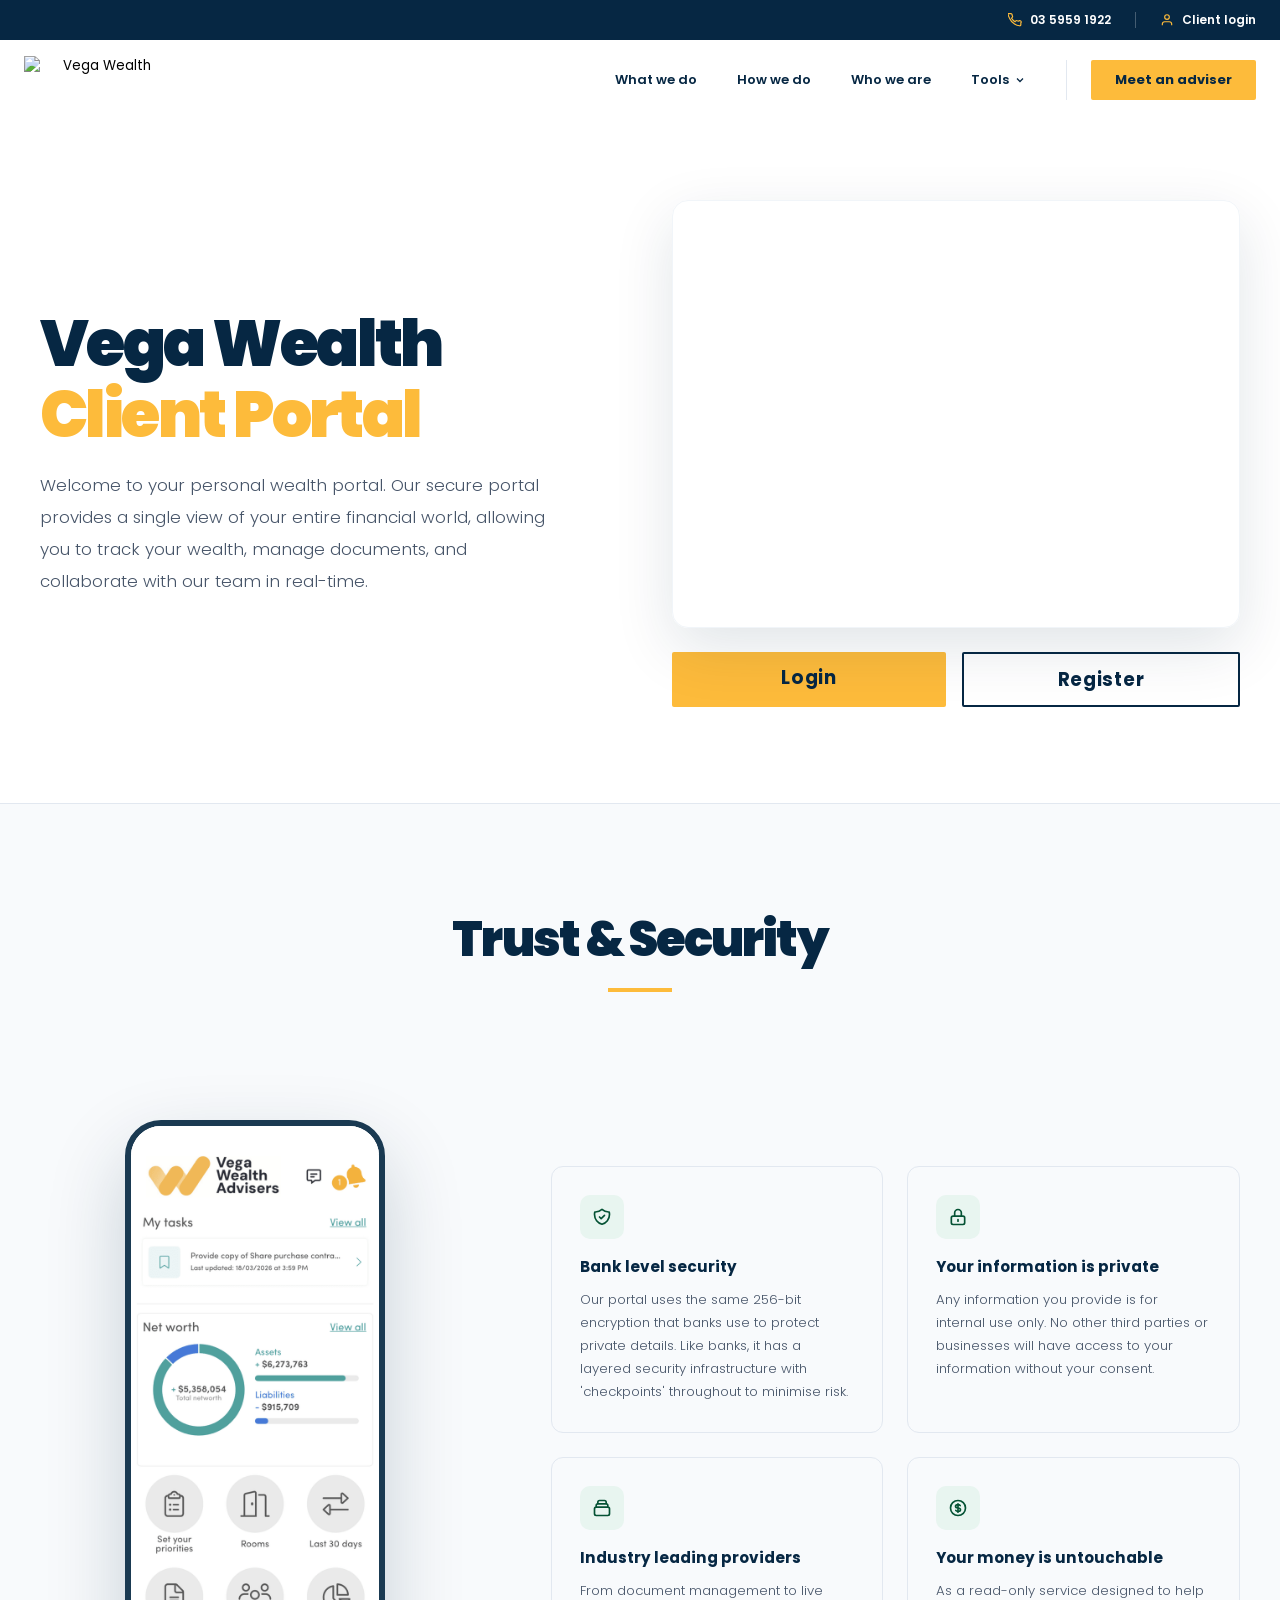
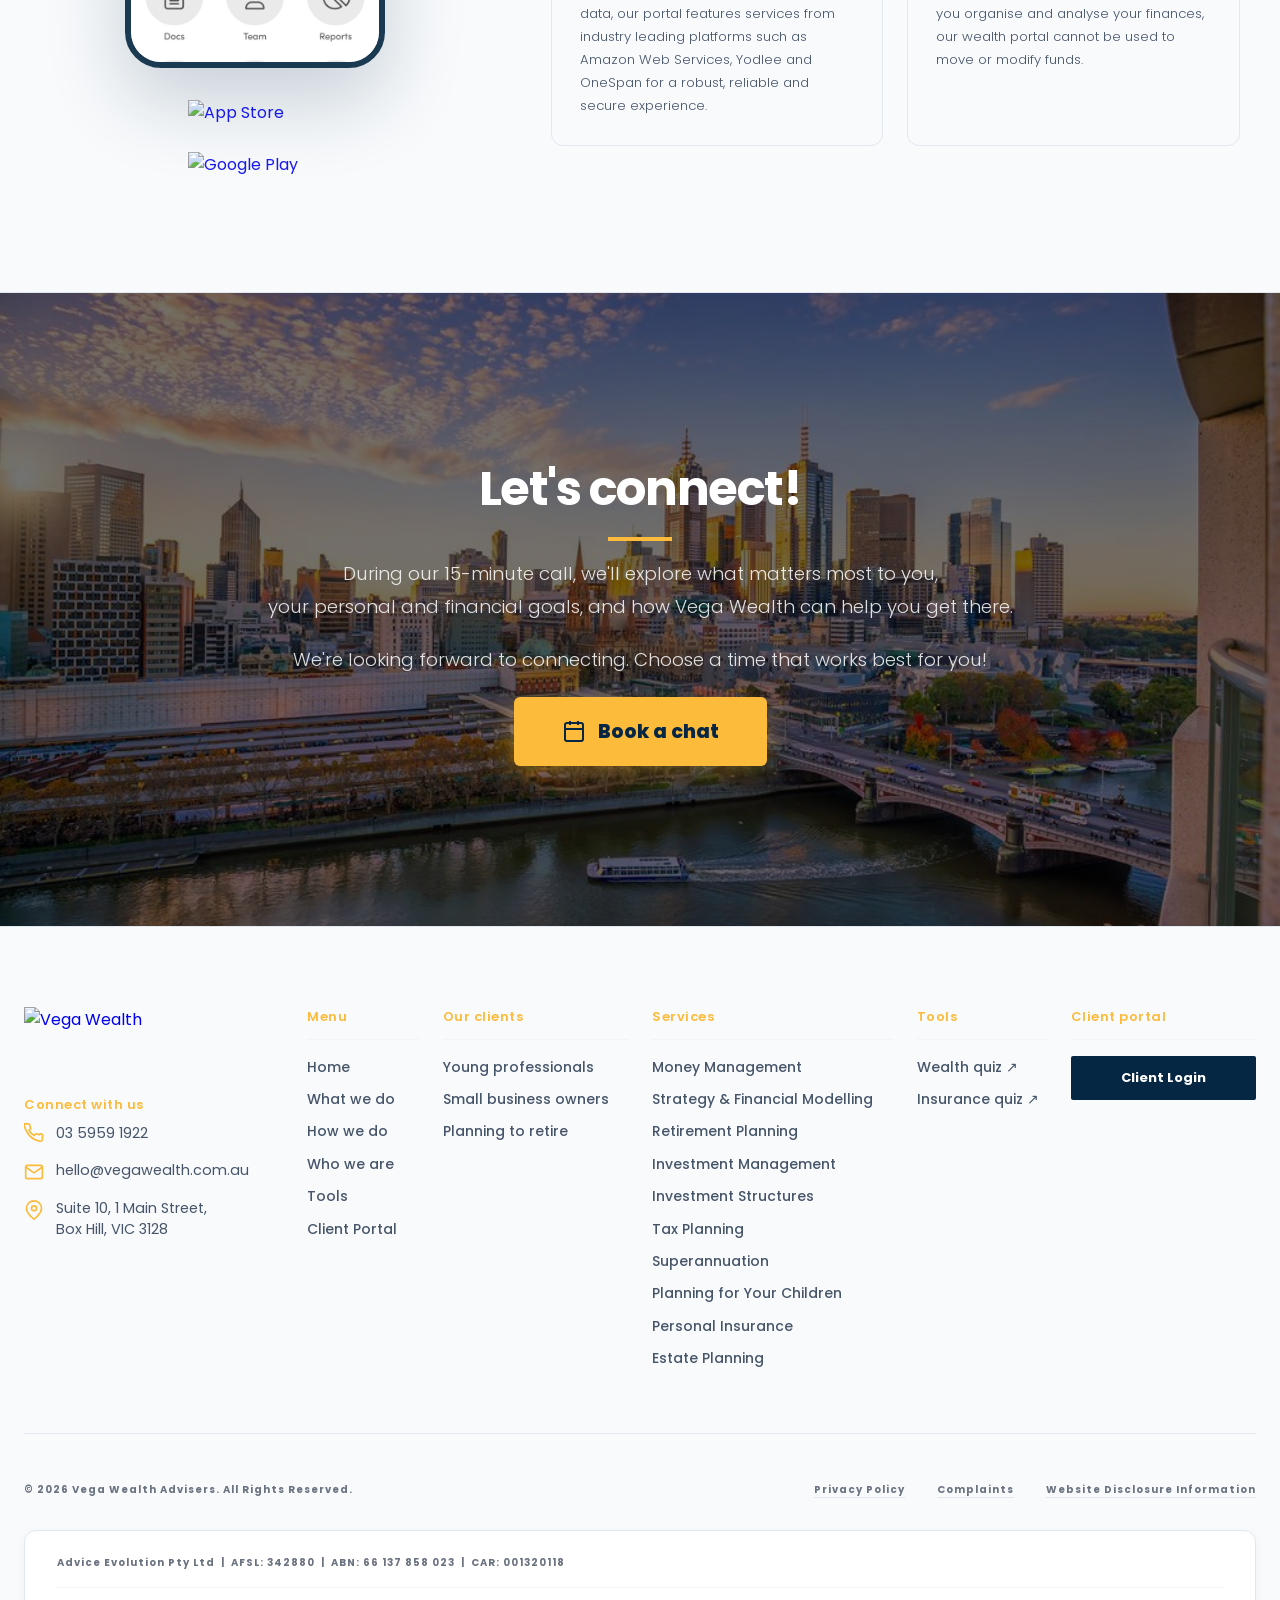
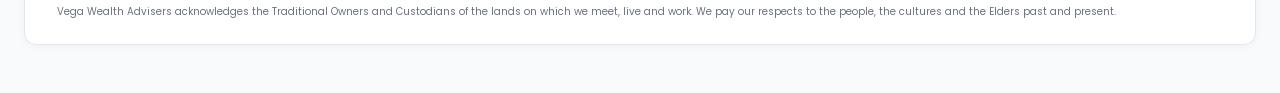
==== commit de7e2215: "Apply transparent nav to all pages — transparent on load, solid white on scroll - shared.css: nav tr" ====
--- a/client-portal.html
+++ b/client-portal.html
@@ -40,7 +40,7 @@
 #vw-topbar .topbar-login{display:flex;align-items:center;gap:8px;color:#fff;font-size:12px;font-weight:600;text-decoration:none;cursor:pointer;background:none;border:none;transition:color .2s;padding:0}
 #vw-topbar .topbar-login:hover{color:var(--gold)}
 #vw-topbar .topbar-login svg{width:14px;height:14px;color:var(--gold);flex-shrink:0}
-#vw-nav{position:fixed;top:40px;left:0;right:0;z-index:9999;background:rgba(255,255,255,.97);backdrop-filter:blur(12px);border-bottom:1px solid #f1f5f9;box-shadow:0 1px 8px rgba(0,0,0,.06)}
+
 #vw-nav .vw-nav-inner{max-width:1280px;margin:0 auto;padding:16px 24px;display:flex;justify-content:space-between;align-items:center}
 .vw-logo-btn{background:none;border:none;cursor:pointer;padding:0;transition:transform .3s}
 .vw-logo-btn:hover{transform:scale(1.05)}
@@ -174,7 +174,7 @@
 
 <nav id="vw-nav">
   <div class="vw-nav-inner">
-    <button class="vw-logo-btn" onclick="window.location.href='index'" aria-label="Vega Wealth Home">
+    <button class="vw-logo-btn" onclick="window.location.href='/'" aria-label="Vega Wealth Home">
       <img src="https://esam.in/vegawealth/logo_lq.png" alt="Vega Wealth" width="150" height="48"/>
     </button>
     <div id="vw-desktopnav">
@@ -332,7 +332,7 @@
   <div class="foot-inner">
     <div class="foot-grid">
       <div>
-        <a href="index"><img src="https://esam.in/vegawealth/logo_lq.png" alt="Vega Wealth" class="foot-logo" width="150" height="48"/></a>
+        <a href="/"><img src="https://esam.in/vegawealth/logo_lq.png" alt="Vega Wealth" class="foot-logo" width="150" height="48"/></a>
         <p style="font-size:13px;font-weight:600;letter-spacing:.04em;color:var(--gold);margin-bottom:8px">Connect with us</p>
         <div style="display:flex;align-items:center;gap:12px;font-size:.9rem;color:#475569;margin-bottom:16px">
           <svg width="20" height="20" fill="none" stroke="currentColor" stroke-width="2" viewBox="0 0 24 24" style="color:var(--gold);flex-shrink:0"><path d="M22 16.92v3a2 2 0 01-2.18 2 19.79 19.79 0 01-8.63-3.07A19.5 19.5 0 013.07 9.81a19.79 19.79 0 01-3.07-8.68A2 2 0 012 1h3a2 2 0 012 1.72c.127.96.361 1.903.7 2.81a2 2 0 01-.45 2.11L6.09 8.91a16 16 0 006 6l1.27-1.27a2 2 0 012.11-.45c.907.339 1.85.573 2.81.7A2 2 0 0122 16.92z"/></svg>
@@ -346,20 +346,20 @@
       <div>
         <h4>Menu</h4>
         <ul class="foot-list">
-          <li><button onclick="window.location.href='index'">Home</button></li>
+          <li><button onclick="window.location.href='/'">Home</button></li>
           <li><button onclick="window.location.href='what-we-do'">What we do</button></li>
           <li><button onclick="window.location.href='how-we-do'">How we do</button></li>
           <li><button onclick="window.location.href='who-we-are'">Who we are</button></li>
-          <li><button onclick="window.location.href='index#discovery'">Tools</button></li>
+          <li><button onclick="window.location.href='/#discovery'">Tools</button></li>
           <li><button onclick="window.location.href='client-portal'">Client Portal</button></li>
         </ul>
       </div>
       <div>
         <h4>Our clients</h4>
         <ul class="foot-list">
-          <li><button onclick="window.location.href='index#wealth'">Young professionals</button></li>
-          <li><button onclick="window.location.href='index#wealth'">Small business owners</button></li>
-          <li><button onclick="window.location.href='index#wealth'">Planning to retire</button></li>
+          <li><button onclick="window.location.href='/#wealth'">Young professionals</button></li>
+          <li><button onclick="window.location.href='/#wealth'">Small business owners</button></li>
+          <li><button onclick="window.location.href='/#wealth'">Planning to retire</button></li>
         </ul>
       </div>
       <div>
@@ -414,6 +414,7 @@
   document.getElementById('vw-iconClose').style.display=open?'block':'none';
 }
 window.addEventListener('scroll',function(){document.getElementById('back-to-top').classList.toggle('visible',window.scrollY>300);});
+window.addEventListener("scroll",function(){document.getElementById("vw-nav").classList.toggle("nav-scrolled",window.scrollY>80);});
 </script>
 <button id="back-to-top" onclick="window.scrollTo({top:0,behavior:'smooth'})" aria-label="Back to top">
   <svg fill="none" stroke="currentColor" stroke-width="2.5" viewBox="0 0 24 24" width="20" height="20"><polyline points="18 15 12 9 6 15"/></svg>
--- a/shared.css
+++ b/shared.css
@@ -57,7 +57,8 @@
 #vw-topbar .topbar-login svg{width:14px;height:14px;color:var(--gold);flex-shrink:0}
 
 /* ── NAV ── */
-#vw-nav{position:fixed;top:40px;left:0;right:0;z-index:9999;background:rgba(255,255,255,.97);backdrop-filter:blur(12px);border-bottom:1px solid #f1f5f9;box-shadow:0 1px 8px rgba(0,0,0,.06)}
+#vw-nav{position:fixed;top:40px;left:0;right:0;z-index:9999;background:transparent;backdrop-filter:none;border-bottom:1px solid transparent;box-shadow:none;transition:background .35s,border-color .35s,box-shadow .35s,backdrop-filter .35s}
+#vw-nav.nav-scrolled{background:rgba(255,255,255,.97);border-bottom-color:#f1f5f9;box-shadow:0 1px 8px rgba(0,0,0,.06);backdrop-filter:blur(12px)}
 #vw-nav .vw-nav-inner{max-width:1280px;margin:0 auto;padding:16px 24px;display:flex;justify-content:space-between;align-items:center}
 .vw-logo-btn{background:none;border:none;cursor:pointer;padding:0;transition:transform .3s}
 .vw-logo-btn:hover{transform:scale(1.05)}
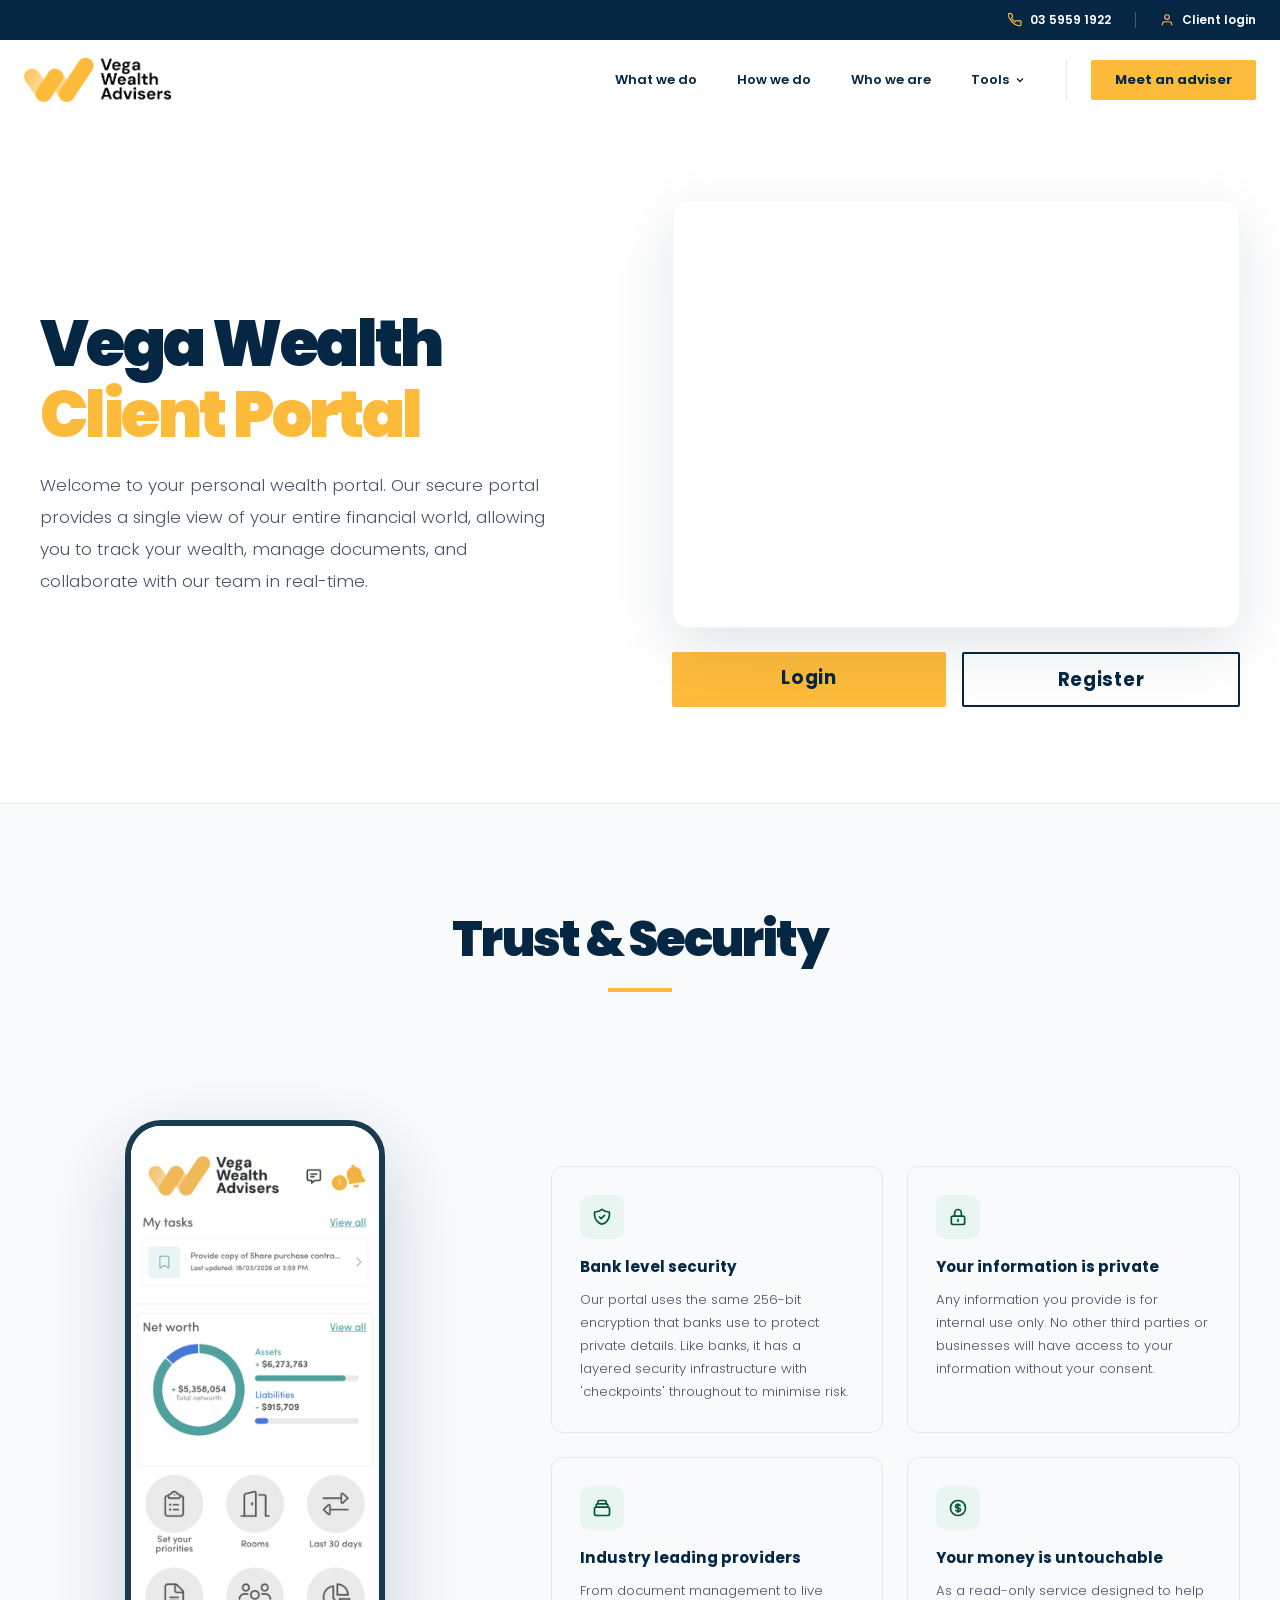
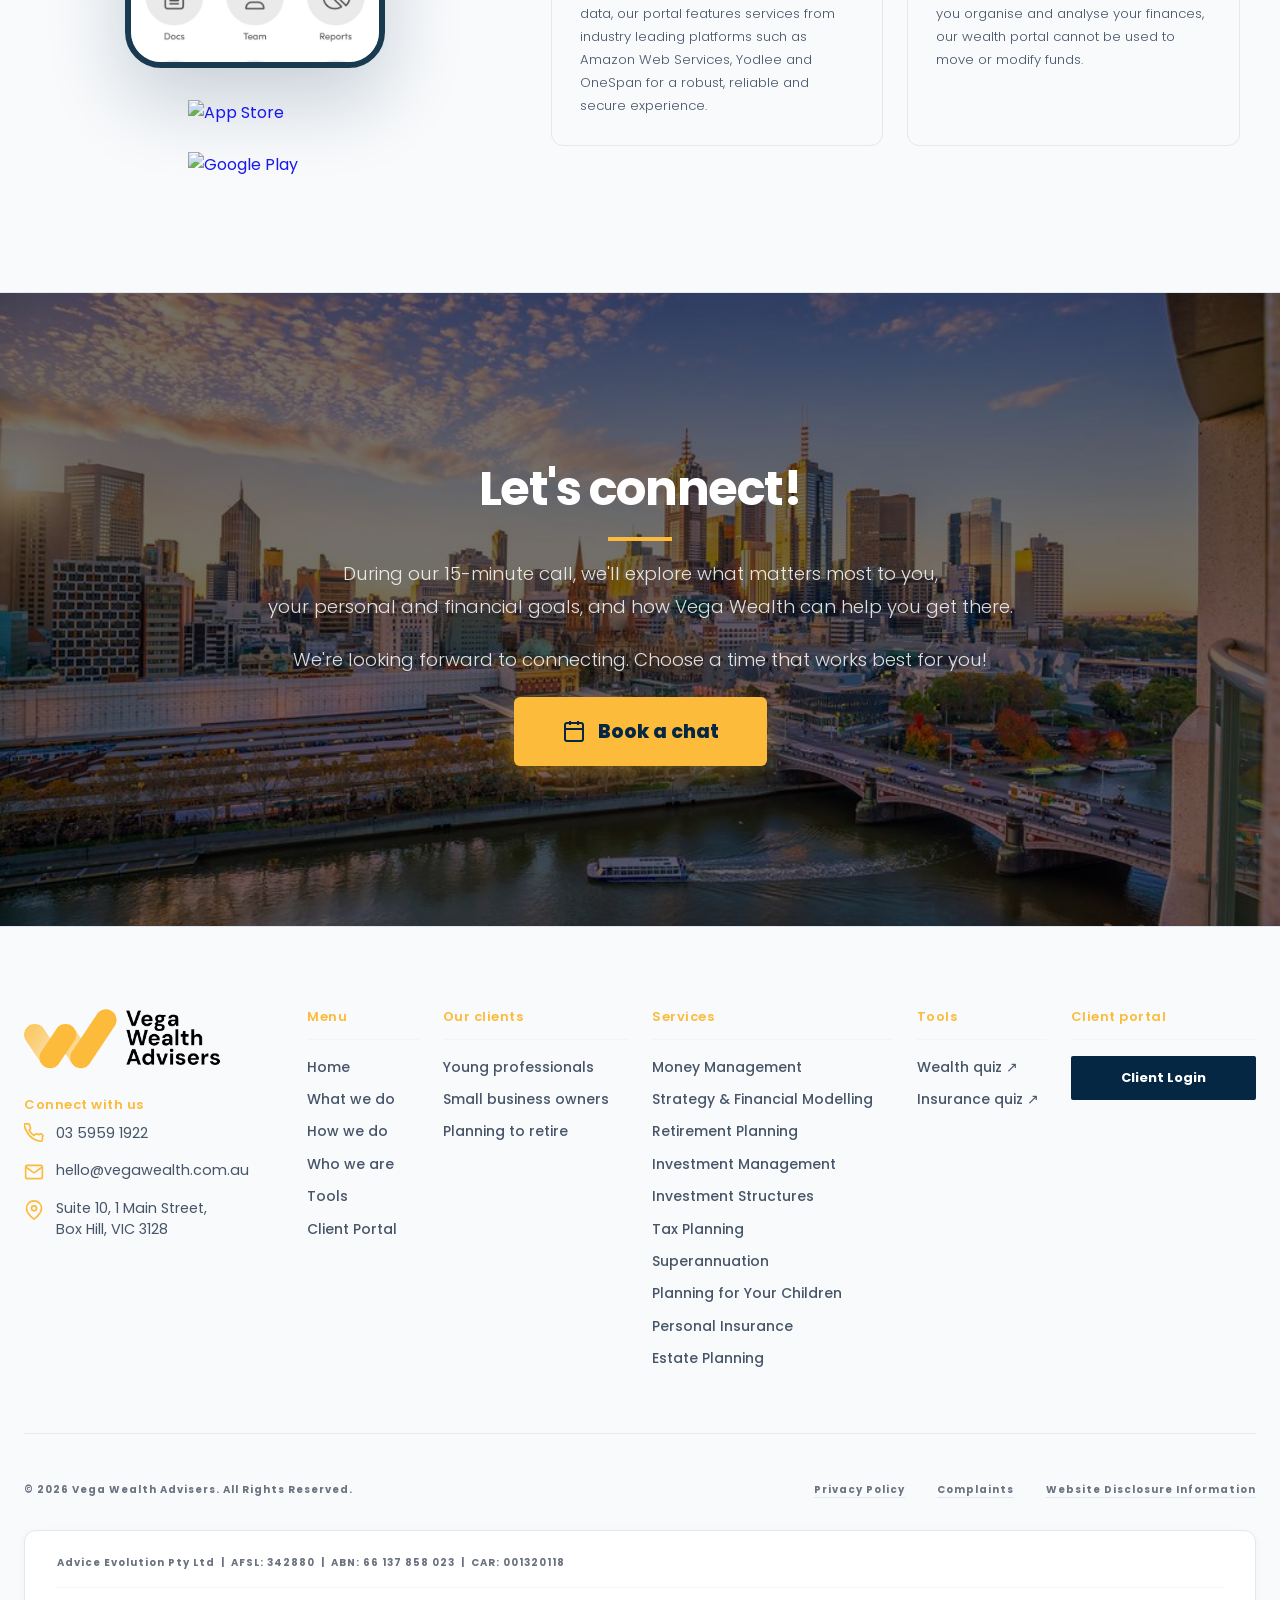
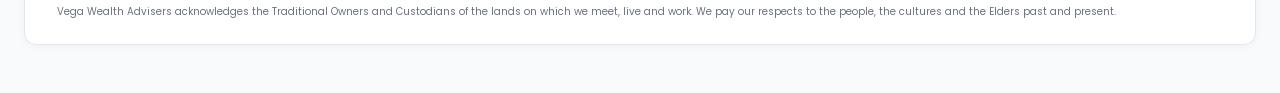
==== commit aa5a9a6d: "Add 6th roadmap step, 2×3 card grid layout, and fix hash-link scroll behind fixed nav - how-we-do: a" ====
--- a/client-portal.html
+++ b/client-portal.html
@@ -13,11 +13,11 @@
 <meta property="og:title" content="Client Portal | Secure Login | Vega Wealth Advisers"/>
 <meta property="og:description" content="Access your Vega Wealth client portal. Secure login to your personal wealth dashboard — track your finances, manage documents, and connect with your adviser."/>
 <meta property="og:url" content="https://vegawealth.com.au/client-portal.html"/>
-<meta property="og:image" content="https://vegawealth.com.au/images/og-cover.jpg"/>
+<meta property="og:image" content="https://vegawealth.com.au/images/social-card.jpeg"/>
 <meta name="twitter:card" content="summary_large_image"/>
 <meta name="twitter:title" content="Client Portal | Secure Login | Vega Wealth Advisers"/>
 <meta name="twitter:description" content="Access your Vega Wealth client portal. Secure login to your personal wealth dashboard — track your finances, manage documents, and connect with your adviser."/>
-<meta name="twitter:image" content="https://vegawealth.com.au/images/og-cover.jpg"/>
+<meta name="twitter:image" content="https://vegawealth.com.au/images/social-card.jpeg"/>
 <link rel="preconnect" href="https://fonts.googleapis.com"/>
 <link rel="preconnect" href="https://fonts.gstatic.com" crossorigin/>
 <link rel="stylesheet" href="shared.css"/>
@@ -175,7 +175,7 @@
 <nav id="vw-nav">
   <div class="vw-nav-inner">
     <button class="vw-logo-btn" onclick="window.location.href='/'" aria-label="Vega Wealth Home">
-      <img src="https://esam.in/vegawealth/logo_lq.png" alt="Vega Wealth" width="150" height="48"/>
+      <img src="images/vegawealth_logo_lq.png" alt="Vega Wealth" width="150" height="48"/>
     </button>
     <div id="vw-desktopnav">
       <button class="vw-navlink" onclick="window.location.href='what-we-do'">What we do</button>
@@ -332,7 +332,7 @@
   <div class="foot-inner">
     <div class="foot-grid">
       <div>
-        <a href="/"><img src="https://esam.in/vegawealth/logo_lq.png" alt="Vega Wealth" class="foot-logo" width="150" height="48"/></a>
+        <a href="/"><img src="images/vegawealth_logo_lq.png" alt="Vega Wealth" class="foot-logo" width="150" height="48"/></a>
         <p style="font-size:13px;font-weight:600;letter-spacing:.04em;color:var(--gold);margin-bottom:8px">Connect with us</p>
         <div style="display:flex;align-items:center;gap:12px;font-size:.9rem;color:#475569;margin-bottom:16px">
           <svg width="20" height="20" fill="none" stroke="currentColor" stroke-width="2" viewBox="0 0 24 24" style="color:var(--gold);flex-shrink:0"><path d="M22 16.92v3a2 2 0 01-2.18 2 19.79 19.79 0 01-8.63-3.07A19.5 19.5 0 013.07 9.81a19.79 19.79 0 01-3.07-8.68A2 2 0 012 1h3a2 2 0 012 1.72c.127.96.361 1.903.7 2.81a2 2 0 01-.45 2.11L6.09 8.91a16 16 0 006 6l1.27-1.27a2 2 0 012.11-.45c.907.339 1.85.573 2.81.7A2 2 0 0122 16.92z"/></svg>
